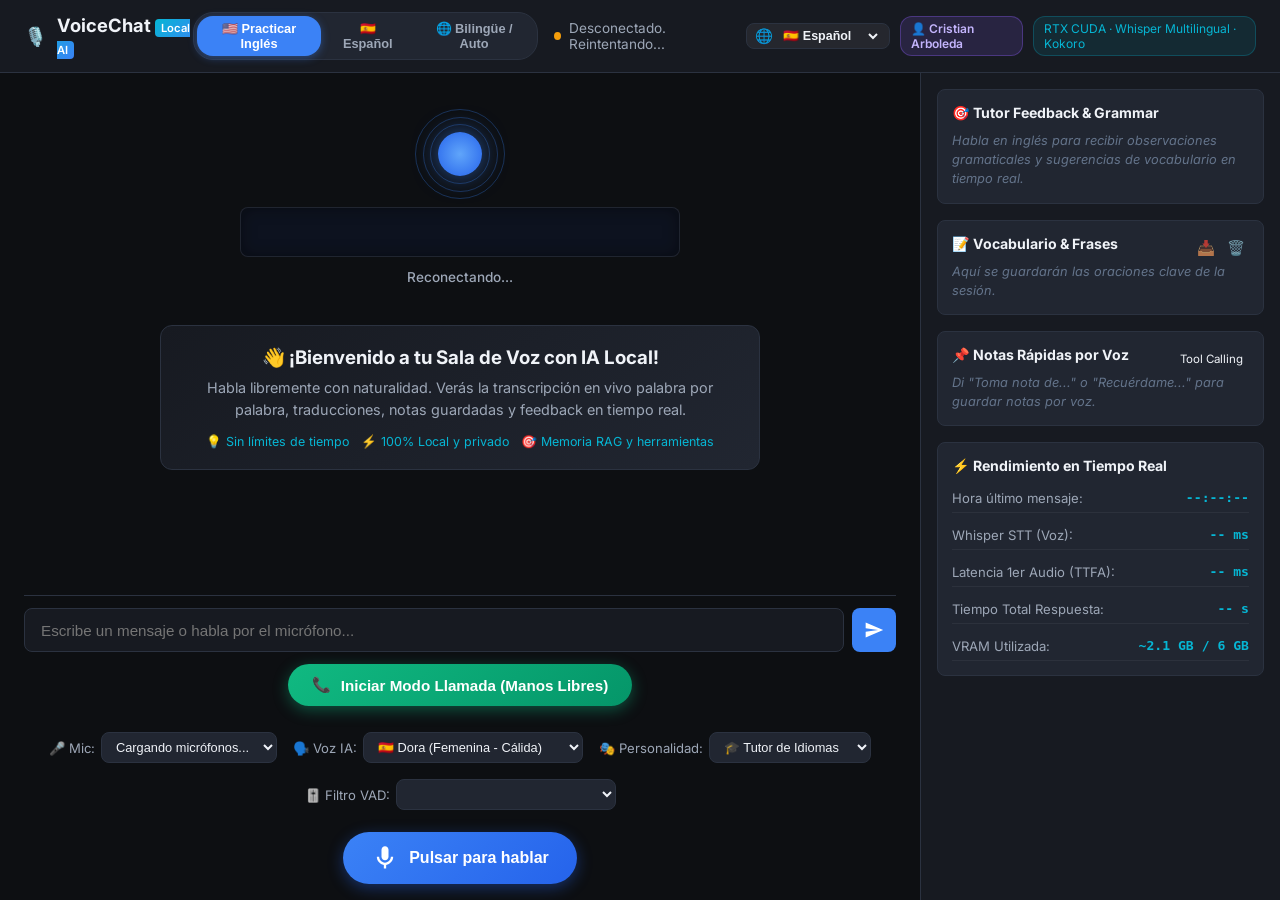
==== static/index.html @ 7debdc0d "feat(mobile): add LAN multi-device access, HTTPS mobile audio support, PWA manifest, and mobile-firs" ====
<!DOCTYPE html>
<html lang="es">
<head>
    <meta charset="UTF-8">
    <meta name="viewport" content="width=device-width, initial-scale=1.0, maximum-scale=1.0, user-scalable=no, viewport-fit=cover">
    <meta name="theme-color" content="#0f172a">
    <meta name="mobile-web-app-capable" content="yes">
    <meta name="apple-mobile-web-app-capable" content="yes">
    <meta name="apple-mobile-web-app-status-bar-style" content="black-translucent">
    <meta name="apple-mobile-web-app-title" content="VoiceChat AI">
    <link rel="manifest" href="/static/manifest.json">
    <title>VoiceChat AI | 100% Local Realtime</title>
    <link rel="stylesheet" href="/static/style.css">
    <link rel="preconnect" href="https://fonts.googleapis.com">
    <link rel="preconnect" href="https://fonts.gstatic.com" crossorigin>
    <link href="https://fonts.googleapis.com/css2?family=Inter:wght@300;400;500;600;700&display=swap" rel="stylesheet">
</head>
<body>
    <div class="app-container">
        <!-- Barra Superior -->
        <header class="app-header">
            <div class="header-left">
                <div class="app-logo">
                    <span class="logo-icon">🎙️</span>
                    <span class="logo-text">VoiceChat <span class="badge">Local AI</span></span>
                </div>
            </div>
            <div class="header-center">
                <!-- Selector de Idioma / Modo -->
                <div class="lang-selector-group">
                    <button id="btn-mode-en" class="lang-btn active" data-mode="en" title="Tutor de conversación en inglés">🇺🇸 Practicar Inglés</button>
                    <button id="btn-mode-es" class="lang-btn" data-mode="es" title="Asistente nativo en español">🇪🇸 Español</button>
                    <button id="btn-mode-auto" class="lang-btn" data-mode="auto" title="Detección automática bilingüe">🌐 Bilingüe / Auto</button>
                </div>
                <div id="connection-status" class="status-indicator">
                    <span class="dot"></span> <span id="status-text">Conectando...</span>
                </div>
            </div>
            <div class="header-right">
                <!-- Selector Global de Idioma UI (8 Idiomas Internacionales) -->
                <div class="ui-lang-switch" title="Language / Idioma de la interfaz">
                    <span class="globe-icon">🌐</span>
                    <select id="ui-lang-select" class="ui-lang-select">
                        <option value="es">🇪🇸 Español</option>
                        <option value="en">🇺🇸 English</option>
                        <option value="pt">🇧🇷 Português</option>
                        <option value="fr">🇫🇷 Français</option>
                        <option value="de">🇩🇪 Deutsch</option>
                        <option value="it">🇮🇹 Italiano</option>
                        <option value="ja">🇯🇵 日本語</option>
                        <option value="zh">🇨🇳 简体中文</option>
                    </select>
                </div>
                <span id="user-profile-badge" class="user-badge" title="Perfil activo">👤 Cristian Arboleda</span>
                <span class="hardware-badge">RTX CUDA · Whisper Multilingual · Kokoro</span>
            </div>
        </header>

        <!-- Contenido Principal: Dos Columnas -->
        <main class="main-content">
            <!-- Columna Izquierda: Orb y Feed de Conversación -->
            <section class="chat-section">
                <!-- Orb de Voz Interactivo (Estilo ChatGPT) y Visualizador 60 FPS -->
                <div class="orb-container">
                    <div id="voice-orb" class="voice-orb idle">
                        <div class="orb-core"></div>
                        <div class="orb-ring ring-1"></div>
                        <div class="orb-ring ring-2"></div>
                        <div class="orb-ring ring-3"></div>
                    </div>
                    <canvas id="audio-visualizer-canvas" class="audio-visualizer-canvas" width="480" height="64"></canvas>
                    <div id="orb-label" class="orb-label">Listo para practicar</div>
                </div>

                <!-- Historial de Conversación con Doble Transcripción -->
                <div id="chat-messages" class="chat-messages">
                    <div class="welcome-card">
                        <h3 id="welcome-title">👋 ¡Bienvenido a tu Sala de Voz con IA Local!</h3>
                        <p id="welcome-desc">Habla libremente con naturalidad. Verás la transcripción en vivo palabra por palabra, traducciones, notas guardadas y feedback en tiempo real.</p>
                        <div class="tips-row">
                            <span id="tip-1">💡 Sin límites de tiempo</span>
                            <span id="tip-2">⚡ 100% Local y privado</span>
                            <span id="tip-3">🎯 Memoria RAG y herramientas</span>
                        </div>
                    </div>
                </div>

                <!-- Barra de Entrada y Controles -->
                <div class="controls-area">
                    <div class="text-input-bar">
                        <input type="text" id="text-input" placeholder="Escribe un mensaje o habla por el micrófono..." autocomplete="off">
                        <button id="send-btn" class="icon-btn" title="Enviar texto">
                            <svg viewBox="0 0 24 24" width="20" height="20" fill="currentColor">
                                <path d="M2.01 21L23 12 2.01 3 2 10l15 2-15 2z"/>
                            </svg>
                        </button>
                    </div>

                    <!-- Modo Llamada Manos Libres y Botones -->
                    <div class="call-mode-bar">
                        <button id="call-mode-btn" class="call-mode-button" title="Activa la conversación fluida sin tocar ningún botón">
                            <span class="call-icon">📞</span>
                            <span id="call-btn-text">Iniciar Modo Llamada (Manos Libres)</span>
                        </button>
                    </div>

                    <!-- Selector de Micrófono, Voz de IA y Sensibilidad -->
                    <div class="audio-settings-bar">
                        <div class="setting-item">
                            <label id="label-mic" for="mic-select">🎤 Mic:</label>
                            <select id="mic-select" class="mic-select">
                                <option value="">Cargando micrófonos...</option>
                            </select>
                        </div>
                        <div class="setting-item">
                            <label id="label-voice" for="voice-select">🗣️ Voz IA:</label>
                            <select id="voice-select" class="voice-select">
                                <optgroup label="🇪🇸 Español Nativo">
                                    <option value="ef_dora" data-lang="es">🇪🇸 Dora (Femenina - Cálida)</option>
                                    <option value="em_alex" data-lang="es">🇪🇸 Alex (Masculino - Claro)</option>
                                </optgroup>
                                <optgroup label="🇺🇸 English">
                                    <option value="af_sarah" data-lang="en">🇺🇸 Sarah (Female - Friendly)</option>
                                    <option value="am_adam" data-lang="en">🇺🇸 Adam (Male - Deep)</option>
                                </optgroup>
                            </select>
                        </div>
                        <div class="setting-item">
                            <label id="label-personality" for="personality-select">🎭 Personalidad:</label>
                            <select id="personality-select" class="personality-select">
                                <option value="coach" selected>🎓 Tutor de Idiomas</option>
                                <option value="friendly">🤗 Amigo Casual</option>
                                <option value="tech">💻 Senior Tech Lead</option>
                                <option value="executive">👔 Mentor Ejecutivo</option>
                            </select>
                        </div>
                        <div class="setting-item">
                            <label id="label-vad" for="vad-select" title="Filtra respiraciones y ruidos de fondo">🎚️ Filtro VAD:</label>
                            <select id="vad-select" class="vad-select" title="Sensibilidad del micrófono">
                                <option id="opt-vad-low" value="0.045">Baja (Filtra respiración fuerte y ventilador)</option>
                                <option id="opt-vad-med" value="0.030" selected>Media (Recomendada)</option>
                                <option id="opt-vad-high" value="0.018">Alta (Habla muy suave)</option>
                            </select>
                        </div>
                    </div>

                    <div class="voice-buttons-bar">
                        <button id="mic-btn" class="mic-button" title="Haz clic para hablar o mantén presionado">
                            <svg class="mic-icon" viewBox="0 0 24 24" width="28" height="28" fill="currentColor">
                                <path d="M12 14c1.66 0 3-1.34 3-3V5c0-1.66-1.34-3-3-3S9 3.34 9 5v6c0 1.66 1.34 3 3 3z"/>
                                <path d="M17 11c0 2.76-2.24 5-5 5s-5-2.24-5-5H5c0 3.53 2.61 6.43 6 6.92V21h2v-3.08c3.39-.49 6-3.39 6-6.92h-2z"/>
                            </svg>
                            <span id="mic-btn-label">Pulsar para hablar</span>
                        </button>

                        <button id="interrupt-btn" class="interrupt-button hidden" title="Interrumpir a la IA">
                            ⏹ Interrumpir
                        </button>
                    </div>

                    <!-- Indicador visual de volumen de micrófono en tiempo real -->
                    <div id="mic-meter-container" class="mic-meter-container hidden">
                        <span id="meter-label-text" class="meter-label">Nivel de voz:</span>
                        <div class="meter-bar-bg" title="Tu voz debe pasar la línea roja para activarse (filtra respiraciones)">
                            <div id="meter-bar-fill" class="meter-bar-fill"></div>
                            <div id="meter-threshold-line" class="meter-threshold-line"></div>
                        </div>
                    </div>
                </div>
            </section>

            <!-- Columna Derecha: Tarjeta de Coaching y Métricas -->
            <aside class="sidebar-section">
                <!-- Panel de Tips Gramaticales -->
                <div class="panel-card coaching-card">
                    <div class="panel-header">
                        <h4 id="panel-title-coaching">🎯 Tutor Feedback & Grammar</h4>
                    </div>
                    <div id="coaching-content" class="coaching-content">
                        <div class="empty-tip" id="empty-tip-coaching">
                            Habla en inglés para recibir observaciones gramaticales y sugerencias de vocabulario en tiempo real.
                        </div>
                    </div>
                </div>

                <!-- Vocabulario Aprendido / Frases clave -->
                <div class="panel-card vocabulary-card">
                    <div class="panel-header" style="display: flex; justify-content: space-between; align-items: center;">
                        <h4 id="panel-title-vocab">📝 Vocabulario & Frases</h4>
                        <div style="display: flex; gap: 4px;">
                            <button id="export-history-btn" class="mini-icon-btn" title="Exportar notas y práctica a Markdown">📥</button>
                            <button id="clear-history-btn" class="mini-icon-btn" title="Limpiar historial y vocabulario local">🗑️</button>
                        </div>
                    </div>
                    <div id="vocabulary-list" class="vocabulary-list">
                        <div class="empty-tip" id="empty-tip-vocab">Aquí se guardarán las oraciones clave de la sesión.</div>
                    </div>
                </div>

                <!-- Notas y Recordatorios de Voz (Tool Calling) -->
                <div class="panel-card notes-card">
                    <div class="panel-header" style="display: flex; justify-content: space-between; align-items: center;">
                        <h4 id="panel-title-notes">📌 Notas Rápidas por Voz</h4>
                        <span class="badge" style="font-size: 0.72rem; padding: 2px 6px;">Tool Calling</span>
                    </div>
                    <div id="notes-list" class="notes-list">
                        <div class="empty-tip" id="empty-tip-notes">Di "Toma nota de..." o "Recuérdame..." para guardar notas por voz.</div>
                    </div>
                </div>

                <!-- Métricas de Latencia en Vivo -->
                <div class="panel-card metrics-card">
                    <div class="panel-header">
                        <h4 id="panel-title-metrics">⚡ Rendimiento en Tiempo Real</h4>
                    </div>
                    <div class="metrics-grid">
                        <div class="metric-item">
                            <span id="metric-label-time" class="metric-label">Hora último mensaje:</span>
                            <span id="metric-time" class="metric-value">--:--:--</span>
                        </div>
                        <div class="metric-item">
                            <span id="metric-label-stt" class="metric-label">Whisper STT (Voz):</span>
                            <span id="metric-stt" class="metric-value">-- ms</span>
                        </div>
                        <div class="metric-item">
                            <span id="metric-label-tts" class="metric-label">Latencia 1er Audio (TTFA):</span>
                            <span id="metric-tts" class="metric-value">-- ms</span>
                        </div>
                        <div class="metric-item">
                            <span id="metric-label-total" class="metric-label">Tiempo Total Respuesta:</span>
                            <span id="metric-total" class="metric-value">-- s</span>
                        </div>
                        <div class="metric-item">
                            <span id="metric-label-vram" class="metric-label">VRAM Utilizada:</span>
                            <span class="metric-value">~2.1 GB / 6 GB</span>
                        </div>
                    </div>
                </div>
            </aside>
        </main>
    </div>

    <script src="/static/js/i18n.js"></script>
    <script src="/static/js/wav-encoder.js"></script>
    <script src="/static/js/visualizer.js"></script>
    <script src="/static/app.js"></script>
</body>
</html>
---- static/style.css ----
:root {
    --bg-dark: #0d0f12;
    --bg-surface: #171a21;
    --bg-surface-elevated: #212631;
    --border-color: #2b3240;
    --text-primary: #f0f3f8;
    --text-secondary: #9da7b7;
    --accent-blue: #3b82f6;
    --accent-cyan: #06b6d4;
    --accent-green: #10b981;
    --accent-amber: #f59e0b;
    --accent-red: #ef4444;
    --radius-sm: 8px;
    --radius-md: 12px;
    --radius-lg: 20px;
    --font-sans: 'Inter', -apple-system, BlinkMacSystemFont, sans-serif;
}

* {
    margin: 0;
    padding: 0;
    box-sizing: border-box;
}

body {
    background-color: var(--bg-dark);
    color: var(--text-primary);
    font-family: var(--font-sans);
    height: 100vh;
    overflow: hidden;
}

.app-container {
    display: flex;
    flex-direction: column;
    height: 100vh;
}

/* Header */
.app-header {
    display: flex;
    justify-content: space-between;
    align-items: center;
    padding: 12px 24px;
    background-color: var(--bg-surface);
    border-bottom: 1px solid var(--border-color);
}

.app-logo {
    display: flex;
    align-items: center;
    gap: 10px;
    font-weight: 700;
    font-size: 1.15rem;
}

.app-logo .badge {
    font-size: 0.7rem;
    padding: 2px 6px;
    background: linear-gradient(135deg, var(--accent-cyan), var(--accent-blue));
    color: white;
    border-radius: 4px;
    font-weight: 600;
}

.header-center {
    display: flex;
    align-items: center;
    gap: 16px;
}

.lang-selector-group {
    display: flex;
    background-color: var(--bg-surface-elevated);
    border: 1px solid var(--border-color);
    border-radius: 20px;
    padding: 3px;
    gap: 4px;
}

.lang-btn {
    background: transparent;
    border: none;
    color: var(--text-secondary);
    font-size: 0.8rem;
    font-weight: 600;
    padding: 5px 12px;
    border-radius: 16px;
    cursor: pointer;
    transition: all 0.2s ease;
    display: flex;
    align-items: center;
    gap: 4px;
}

.lang-btn:hover {
    color: var(--text-primary);
}

.lang-btn.active {
    background-color: var(--accent-blue);
    color: white;
    box-shadow: 0 2px 8px rgba(59, 130, 246, 0.4);
}

.status-indicator {
    display: flex;
    align-items: center;
    gap: 8px;
    font-size: 0.85rem;
    color: var(--text-secondary);
}

.status-indicator .dot {
    width: 8px;
    height: 8px;
    border-radius: 50%;
    background-color: var(--accent-amber);
    transition: background-color 0.3s;
}

.status-indicator.connected .dot {
    background-color: var(--accent-green);
    box-shadow: 0 0 8px var(--accent-green);
}

.status-indicator.recording .dot {
    background-color: var(--accent-red);
    box-shadow: 0 0 10px var(--accent-red);
}

.header-right {
    display: flex;
    align-items: center;
    gap: 10px;
}

.hardware-badge {
    font-size: 0.75rem;
    color: var(--accent-cyan);
    background-color: rgba(6, 182, 212, 0.1);
    border: 1px solid rgba(6, 182, 212, 0.25);
    padding: 4px 10px;
    border-radius: 12px;
}

/* Selector de Idioma de la Interfaz (UI i18n Global) */
.ui-lang-switch {
    display: flex;
    align-items: center;
    gap: 6px;
    background: rgba(255, 255, 255, 0.06);
    border: 1px solid var(--border-color);
    border-radius: var(--radius-sm);
    padding: 3px 8px;
}

.globe-icon {
    font-size: 0.9rem;
    opacity: 0.8;
}

.ui-lang-select {
    background: transparent;
    border: none;
    color: var(--text-primary);
    font-size: 0.78rem;
    font-weight: 600;
    cursor: pointer;
    outline: none;
}

.ui-lang-select option {
    background-color: #1e293b;
    color: #ffffff;
}

/* Badge de Perfil de Usuario */
.user-badge {
    background: rgba(139, 92, 246, 0.15);
    border: 1px solid rgba(139, 92, 246, 0.35);
    color: #c4b5fd;
    padding: 4px 10px;
    border-radius: 12px;
    font-size: 0.75rem;
    font-weight: 600;
    display: inline-flex;
    align-items: center;
    gap: 4px;
}

/* Main Layout */
.main-content {
    display: grid;
    grid-template-columns: 1fr 360px;
    flex: 1;
    overflow: hidden;
}

/* Left Section: Chat & Voice */
.chat-section {
    display: flex;
    flex-direction: column;
    height: 100%;
    padding: 16px 24px;
    background-color: var(--bg-dark);
    position: relative;
    overflow: hidden;
}

/* Orb */
.orb-container {
    display: flex;
    flex-direction: column;
    align-items: center;
    justify-content: center;
    padding: 20px 0;
}

.voice-orb {
    width: 90px;
    height: 90px;
    position: relative;
    display: flex;
    align-items: center;
    justify-content: center;
    cursor: pointer;
}

.orb-core {
    width: 44px;
    height: 44px;
    border-radius: 50%;
    background: radial-gradient(circle, #60a5fa 0%, #2563eb 100%);
    box-shadow: 0 0 25px rgba(59, 130, 246, 0.6);
    transition: all 0.3s ease;
    z-index: 2;
}

.orb-ring {
    position: absolute;
    border-radius: 50%;
    border: 1px solid rgba(59, 130, 246, 0.3);
    transition: all 0.3s ease;
}

.ring-1 { width: 60px; height: 60px; }
.ring-2 { width: 75px; height: 75px; }
.ring-3 { width: 90px; height: 90px; }

/* Orb States */
.voice-orb.idle .orb-core {
    animation: breathing 4s ease-in-out infinite;
}

.voice-orb.listening .orb-core {
    background: radial-gradient(circle, #f87171 0%, #dc2626 100%);
    box-shadow: 0 0 30px rgba(239, 68, 68, 0.8);
    transform: scale(1.15);
}

.voice-orb.listening .orb-ring {
    border-color: rgba(239, 68, 68, 0.5);
    animation: pulseRing 1.5s ease-out infinite;
}

.voice-orb.thinking .orb-core {
    background: radial-gradient(circle, #c084fc 0%, #9333ea 100%);
    box-shadow: 0 0 30px rgba(147, 51, 234, 0.8);
    animation: spinRotate 2s linear infinite;
}

.voice-orb.speaking .orb-core {
    background: radial-gradient(circle, #34d399 0%, #059669 100%);
    box-shadow: 0 0 35px rgba(16, 185, 129, 0.9);
    animation: talkingWave 0.8s ease-in-out infinite alternate;
}

.voice-orb.speaking .orb-ring {
    border-color: rgba(16, 185, 129, 0.6);
    animation: pulseRing 1s ease-out infinite;
}

.orb-label {
    margin-top: 10px;
    font-size: 0.85rem;
    font-weight: 500;
    color: var(--text-secondary);
}

.audio-visualizer-canvas {
    width: 100%;
    max-width: 440px;
    height: 50px;
    margin: 8px auto 2px auto;
    border-radius: var(--radius-sm);
    background: rgba(15, 23, 42, 0.55);
    border: 1px solid rgba(255, 255, 255, 0.08);
    box-shadow: inset 0 0 15px rgba(0, 0, 0, 0.4);
    display: block;
}

@keyframes breathing {
    0%, 100% { transform: scale(0.95); opacity: 0.85; }
    50% { transform: scale(1.05); opacity: 1; }
}

@keyframes pulseRing {
    0% { transform: scale(0.8); opacity: 1; }
    100% { transform: scale(1.4); opacity: 0; }
}

@keyframes spinRotate {
    0% { transform: rotate(0deg) scale(1); }
    50% { transform: rotate(180deg) scale(1.1); }
    100% { transform: rotate(360deg) scale(1); }
}

@keyframes talkingWave {
    0% { transform: scale(0.95); }
    100% { transform: scale(1.2); }
}

/* Chat Messages */
.chat-messages {
    flex: 1;
    overflow-y: auto;
    padding: 10px;
    display: flex;
    flex-direction: column;
    gap: 16px;
    scroll-behavior: smooth;
}

.welcome-card {
    background: linear-gradient(145deg, var(--bg-surface), var(--bg-surface-elevated));
    border: 1px solid var(--border-color);
    padding: 20px;
    border-radius: var(--radius-md);
    text-align: center;
    max-width: 600px;
    margin: 10px auto;
}

.welcome-card h3 {
    margin-bottom: 8px;
    color: var(--text-primary);
}

.welcome-card p {
    font-size: 0.9rem;
    color: var(--text-secondary);
    line-height: 1.5;
    margin-bottom: 14px;
}

.tips-row {
    display: flex;
    justify-content: center;
    gap: 12px;
    flex-wrap: wrap;
    font-size: 0.78rem;
    color: var(--accent-cyan);
}

/* Bubbles */
.message-bubble {
    display: flex;
    flex-direction: column;
    max-width: 82%;
    padding: 14px 18px;
    border-radius: var(--radius-md);
    line-height: 1.5;
    position: relative;
    animation: fadeIn 0.25s ease-out;
}

@keyframes fadeIn {
    from { opacity: 0; transform: translateY(6px); }
    to { opacity: 1; transform: translateY(0); }
}

.message-bubble.user {
    align-self: flex-end;
    background: linear-gradient(135deg, #1e3a8a 0%, #1e40af 100%);
    border: 1px solid #3b82f6;
    border-bottom-right-radius: 4px;
}

.message-bubble.assistant {
    align-self: flex-start;
    background-color: var(--bg-surface);
    border: 1px solid var(--border-color);
    border-bottom-left-radius: 4px;
}

.bubble-header {
    display: flex;
    justify-content: space-between;
    align-items: center;
    gap: 12px;
    margin-bottom: 6px;
}

.bubble-role {
    font-size: 0.72rem;
    font-weight: 700;
    text-transform: uppercase;
    letter-spacing: 0.5px;
}

.message-bubble.user .bubble-role {
    color: #93c5fd;
}

.message-bubble.assistant .bubble-role {
    color: var(--accent-green);
}

.bubble-time {
    font-size: 0.72rem;
    color: rgba(255, 255, 255, 0.5);
    font-family: monospace;
}

.live-dot {
    color: #f87171;
    font-weight: 700;
    margin-left: 6px;
    font-size: 0.7rem;
    animation: blinkLive 0.8s infinite alternate;
}

@keyframes blinkLive {
    from { opacity: 0.3; }
    to { opacity: 1; }
}

.message-bubble.user.partial {
    border-style: dashed;
    border-color: rgba(96, 165, 250, 0.6);
    background: linear-gradient(135deg, rgba(30, 58, 138, 0.7) 0%, rgba(30, 64, 175, 0.7) 100%);
}

.bubble-meta-header {
    display: flex;
    align-items: center;
    gap: 8px;
}

.latency-pill {
    display: inline-flex;
    align-items: center;
    gap: 4px;
    padding: 2px 7px;
    background-color: rgba(16, 185, 129, 0.15);
    border: 1px solid rgba(16, 185, 129, 0.35);
    border-radius: 10px;
    font-size: 0.68rem;
    color: #6ee7b7;
    font-weight: 600;
    font-family: monospace;
}

.bubble-text-en {
    font-size: 1.02rem;
    color: var(--text-primary);
    font-weight: 400;
}

.bubble-text-es {
    margin-top: 8px;
    padding-top: 8px;
    border-top: 1px solid rgba(255, 255, 255, 0.1);
    font-size: 0.88rem;
    color: #fbbf24;
    display: flex;
    align-items: flex-start;
    gap: 6px;
}

.bubble-meta {
    margin-top: 6px;
    font-size: 0.7rem;
    color: var(--text-secondary);
    display: flex;
    gap: 10px;
}

/* Controls Area */
.controls-area {
    margin-top: 10px;
    padding-top: 12px;
    border-top: 1px solid var(--border-color);
    display: flex;
    flex-direction: column;
    gap: 12px;
}

.text-input-bar {
    display: flex;
    gap: 8px;
}

.text-input-bar input {
    flex: 1;
    background-color: var(--bg-surface);
    border: 1px solid var(--border-color);
    color: var(--text-primary);
    padding: 10px 16px;
    border-radius: var(--radius-sm);
    font-size: 0.95rem;
    outline: none;
    transition: border-color 0.2s;
}

.text-input-bar input:focus {
    border-color: var(--accent-blue);
}

.icon-btn {
    background-color: var(--accent-blue);
    border: none;
    color: white;
    width: 44px;
    height: 44px;
    border-radius: var(--radius-sm);
    cursor: pointer;
    display: flex;
    align-items: center;
    justify-content: center;
    transition: background 0.2s;
}

.icon-btn:hover {
    background-color: #2563eb;
}

.call-mode-bar {
    display: flex;
    justify-content: center;
    margin-bottom: 8px;
}

.call-mode-button {
    background: linear-gradient(135deg, #10b981 0%, #059669 100%);
    border: none;
    color: white;
    padding: 12px 24px;
    border-radius: 30px;
    font-size: 0.95rem;
    font-weight: 700;
    cursor: pointer;
    display: flex;
    align-items: center;
    gap: 10px;
    box-shadow: 0 4px 15px rgba(16, 185, 129, 0.4);
    transition: all 0.25s ease;
}

.call-mode-button:hover {
    transform: translateY(-2px);
    box-shadow: 0 6px 20px rgba(16, 185, 129, 0.6);
}

.call-mode-button.active {
    background: linear-gradient(135deg, #ef4444 0%, #b91c1c 100%);
    box-shadow: 0 0 20px rgba(239, 68, 68, 0.7);
    animation: pulseMic 1.5s infinite alternate;
}

.audio-settings-bar {
    display: flex;
    align-items: center;
    justify-content: center;
    gap: 16px;
    flex-wrap: wrap;
    margin: 6px 0 10px 0;
}

.setting-item {
    display: flex;
    align-items: center;
    gap: 6px;
    font-size: 0.82rem;
    color: var(--text-secondary);
}

.mic-select, .voice-select, .vad-select, .personality-select {
    background-color: var(--bg-surface-elevated);
    border: 1px solid var(--border-color);
    color: var(--text-primary);
    padding: 6px 10px;
    border-radius: var(--radius-sm);
    font-size: 0.80rem;
    outline: none;
    max-width: 220px;
    cursor: pointer;
    transition: border-color 0.2s, box-shadow 0.2s;
}

.mic-select:focus, .voice-select:focus, .vad-select:focus, .personality-select:focus {
    border-color: var(--accent-blue);
    box-shadow: 0 0 6px rgba(59, 130, 246, 0.3);
}

.voice-select optgroup, .vad-select optgroup {
    background-color: var(--bg-surface);
    color: var(--text-secondary);
    font-weight: 600;
}

.voice-select option, .vad-select option {
    background-color: var(--bg-surface-elevated);
    color: var(--text-primary);
    font-weight: 400;
}

.mini-icon-btn {
    background: none;
    border: none;
    cursor: pointer;
    font-size: 0.9rem;
    opacity: 0.6;
    transition: opacity 0.2s, transform 0.2s;
    padding: 2px 6px;
    border-radius: 4px;
}

.mini-icon-btn:hover {
    opacity: 1;
    transform: scale(1.1);
    background-color: rgba(239, 68, 68, 0.2);
}

.voice-buttons-bar {
    display: flex;
    align-items: center;
    justify-content: center;
    gap: 16px;
}

.mic-meter-container {
    display: flex;
    align-items: center;
    justify-content: center;
    gap: 10px;
    margin-top: 4px;
}

.meter-label {
    font-size: 0.75rem;
    color: var(--text-secondary);
}

.meter-bar-bg {
    position: relative;
    width: 220px;
    height: 10px;
    background-color: var(--bg-surface-elevated);
    border-radius: 5px;
    overflow: hidden;
    border: 1px solid var(--border-color);
}

.meter-threshold-line {
    position: absolute;
    top: 0;
    bottom: 0;
    width: 2px;
    background-color: #ef4444;
    z-index: 2;
    transition: left 0.15s ease;
    box-shadow: 0 0 4px #ef4444;
}

.meter-bar-fill {
    height: 100%;
    width: 0%;
    background: linear-gradient(90deg, #10b981, #f59e0b, #ef4444);
    border-radius: 4px;
    transition: width 0.05s ease;
}

.mic-button {
    background: linear-gradient(135deg, var(--accent-blue), #2563eb);
    border: none;
    color: white;
    padding: 12px 28px;
    border-radius: 30px;
    font-size: 1rem;
    font-weight: 600;
    cursor: pointer;
    display: flex;
    align-items: center;
    gap: 10px;
    box-shadow: 0 4px 15px rgba(37, 99, 235, 0.4);
    transition: all 0.2s ease;
}

.mic-button:hover {
    transform: translateY(-2px);
    box-shadow: 0 6px 20px rgba(37, 99, 235, 0.6);
}

.mic-button.recording {
    background: linear-gradient(135deg, var(--accent-red), #b91c1c);
    box-shadow: 0 0 20px rgba(239, 68, 68, 0.7);
    animation: pulseMic 1s infinite alternate;
}

@keyframes pulseMic {
    from { transform: scale(1); }
    to { transform: scale(1.05); }
}

.interrupt-button {
    background-color: rgba(239, 68, 68, 0.15);
    border: 1px solid var(--accent-red);
    color: var(--accent-red);
    padding: 10px 20px;
    border-radius: 20px;
    font-weight: 600;
    cursor: pointer;
    transition: all 0.2s;
}

.interrupt-button:hover {
    background-color: var(--accent-red);
    color: white;
}

.hidden {
    display: none !important;
}

/* Right Section: Sidebar */
.sidebar-section {
    background-color: var(--bg-surface);
    border-left: 1px solid var(--border-color);
    padding: 16px;
    display: flex;
    flex-direction: column;
    gap: 16px;
    overflow-y: auto;
}

.panel-card {
    background-color: var(--bg-surface-elevated);
    border: 1px solid var(--border-color);
    border-radius: var(--radius-sm);
    padding: 14px;
}

.panel-header h4 {
    font-size: 0.88rem;
    color: var(--text-primary);
    margin-bottom: 10px;
    display: flex;
    align-items: center;
    gap: 6px;
}

.coaching-content, .vocabulary-list, .notes-list {
    font-size: 0.85rem;
    color: var(--text-secondary);
    line-height: 1.5;
    max-height: 170px;
    overflow-y: auto;
}

.note-item {
    background: rgba(16, 185, 129, 0.08);
    border-left: 3px solid #10b981;
    padding: 8px 10px;
    border-radius: 4px;
    color: #e2e8f0;
    margin-bottom: 6px;
    font-size: 0.82rem;
    animation: fadeIn 0.3s;
}

.note-item strong {
    color: #6ee7b7;
    display: block;
    margin-bottom: 2px;
}

.tool-badge {
    display: inline-flex;
    align-items: center;
    gap: 4px;
    background: rgba(16, 185, 129, 0.2);
    color: #6ee7b7;
    padding: 2px 8px;
    border-radius: 9999px;
    font-size: 0.72rem;
    font-weight: 600;
    margin-bottom: 6px;
}

.mini-icon-btn {
    background: transparent;
    border: none;
    cursor: pointer;
    font-size: 0.9rem;
    opacity: 0.7;
    transition: opacity 0.2s, transform 0.2s;
    padding: 2px 4px;
}

.mini-icon-btn:hover {
    opacity: 1;
    transform: scale(1.1);
}

.empty-tip {
    font-style: italic;
    color: #64748b;
    font-size: 0.8rem;
}

.tip-box {
    background: rgba(245, 158, 11, 0.1);
    border-left: 3px solid var(--accent-amber);
    padding: 10px;
    border-radius: 4px;
    color: #fde68a;
    margin-bottom: 8px;
    animation: fadeIn 0.3s;
}

.metrics-grid {
    display: flex;
    flex-direction: column;
    gap: 8px;
    font-size: 0.82rem;
}

.metric-item {
    display: flex;
    justify-content: space-between;
    padding: 6px 0;
    border-bottom: 1px solid rgba(255, 255, 255, 0.05);
}

.metric-label {
    color: var(--text-secondary);
}

.metric-value {
    color: var(--accent-cyan);
    font-weight: 600;
    font-family: monospace;
}

/* ==========================================
   DISEÑO RESPONSIVO (MOBILE FIRST & TABLET)
   ========================================== */

@media (max-width: 960px) {
    .app-header {
        flex-direction: column;
        padding: 10px 14px;
        gap: 10px;
    }

    .header-left, .header-center, .header-right {
        width: 100%;
        justify-content: space-between;
    }

    .header-center {
        order: 2;
        overflow-x: auto;
        padding-bottom: 4px;
        justify-content: flex-start;
    }

    .header-right {
        order: 3;
        flex-wrap: wrap;
        gap: 8px;
    }

    .hardware-badge {
        display: none; /* Ahorra espacio vertical valioso en smartphones */
    }

    .lang-selector-group {
        width: 100%;
        display: flex;
        justify-content: stretch;
    }

    .lang-btn {
        flex: 1;
        text-align: center;
        padding: 6px 8px;
        font-size: 0.78rem;
    }

    .main-content {
        display: flex;
        flex-direction: column;
        overflow-y: auto;
        height: auto;
    }

    .chat-section {
        height: auto;
        min-height: calc(100vh - 180px);
        padding: 12px 14px;
    }

    .sidebar-section {
        border-left: none;
        border-top: 1px solid var(--border-color);
        padding: 14px;
    }

    .orb-container {
        padding: 12px 0 8px 0;
    }

    .voice-orb {
        width: 78px;
        height: 78px;
    }

    .orb-core {
        width: 38px;
        height: 38px;
    }

    .audio-visualizer-canvas {
        max-width: 100%;
        height: 44px;
    }

    .chat-messages {
        max-height: 48vh;
    }

    .controls-area {
        position: sticky;
        bottom: 0;
        background: var(--bg-dark);
        padding-top: 8px;
        z-index: 10;
    }

    .audio-settings-bar {
        gap: 8px;
    }

    .setting-item {
        flex: 1 1 45%;
        min-width: 130px;
    }

    .mic-select, .voice-select, .vad-select, .personality-select {
        width: 100%;
        max-width: 100%;
    }

    .call-mode-button {
        width: 100%;
        justify-content: center;
        padding: 14px 20px;
        font-size: 0.95rem;
    }
}

@media (max-width: 480px) {
    .app-header .app-logo .logo-text {
        font-size: 1.05rem;
    }

    .user-badge {
        font-size: 0.72rem;
        padding: 3px 8px;
    }

    .ui-lang-switch {
        padding: 2px 6px;
    }

    .chat-messages {
        max-height: 40vh;
    }

    .message-bubble {
        max-width: 92%;
        font-size: 0.88rem;
    }

    .text-input-bar input {
        font-size: 0.88rem;
    }
}
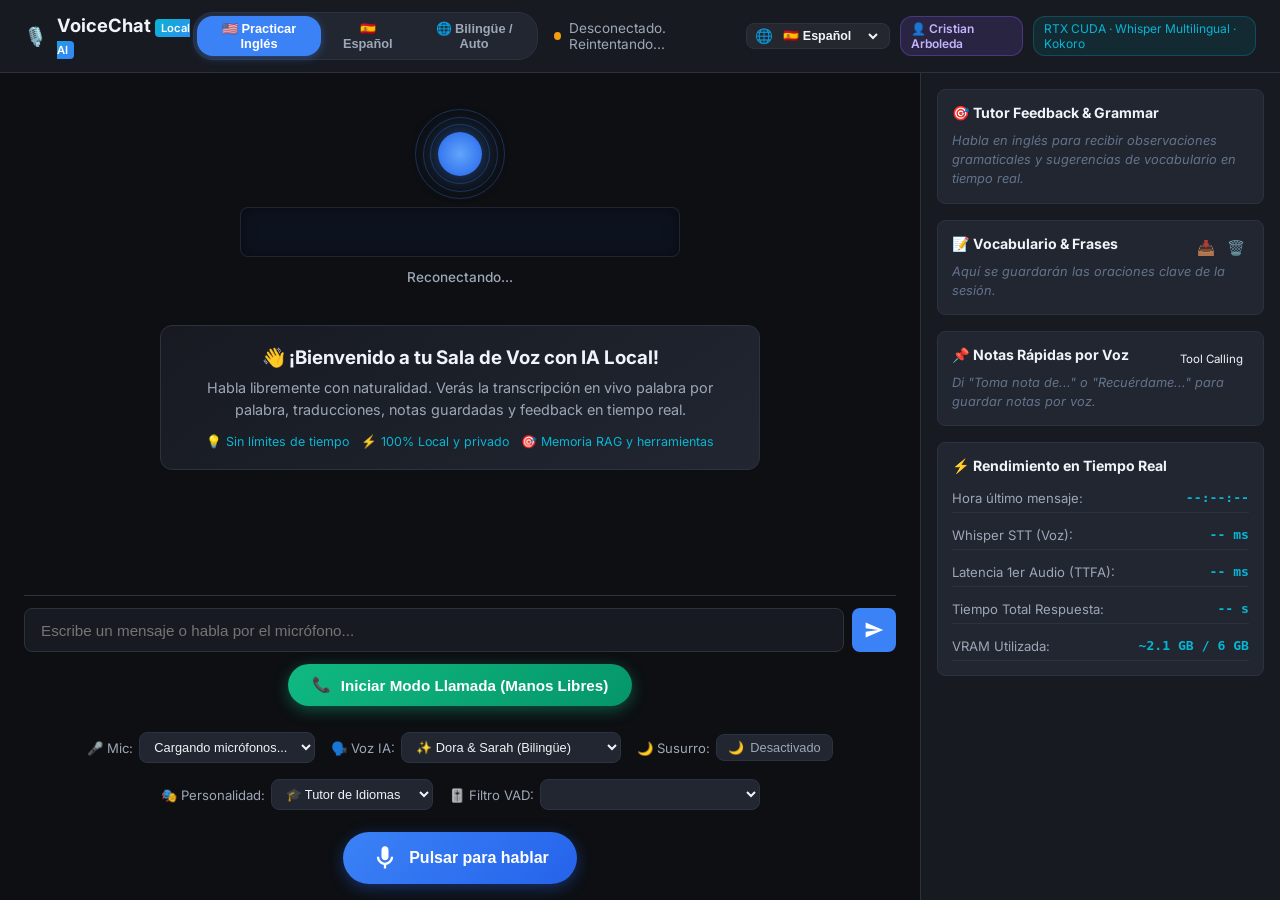
==== commit 214e81c1: "feat: implement Voice Blending, Whisper Mode, and Dense Semantic RAG memory" ====
--- a/static/index.html
+++ b/static/index.html
@@ -115,6 +115,10 @@
                         <div class="setting-item">
                             <label id="label-voice" for="voice-select">🗣️ Voz IA:</label>
                             <select id="voice-select" class="voice-select">
+                                <optgroup label="✨ Voces Híbridas (Voice Blending)">
+                                    <option value="blend_dora_sarah" data-lang="auto">✨ Dora & Sarah (Bilingüe)</option>
+                                    <option value="blend_alex_adam" data-lang="auto">✨ Alex & Adam (Bilingüe)</option>
+                                </optgroup>
                                 <optgroup label="🇪🇸 Español Nativo">
                                     <option value="ef_dora" data-lang="es">🇪🇸 Dora (Femenina - Cálida)</option>
                                     <option value="em_alex" data-lang="es">🇪🇸 Alex (Masculino - Claro)</option>
@@ -126,6 +130,13 @@
                             </select>
                         </div>
                         <div class="setting-item">
+                            <label id="label-whisper" for="whisper-btn" title="Modula la voz con tono suave, menor volumen y cadencia relajante">🌙 Susurro:</label>
+                            <button id="whisper-btn" class="whisper-btn" type="button" aria-pressed="false" title="Alternar Modo Susurro">
+                                <span id="whisper-btn-icon">🌙</span>
+                                <span id="whisper-btn-label">Desactivado</span>
+                            </button>
+                        </div>
+                        <div class="setting-item">
                             <label id="label-personality" for="personality-select">🎭 Personalidad:</label>
                             <select id="personality-select" class="personality-select">
                                 <option value="coach" selected>🎓 Tutor de Idiomas</option>
--- a/static/style.css
+++ b/static/style.css
@@ -616,6 +616,33 @@
     font-weight: 400;
 }
 
+.whisper-btn {
+    background-color: var(--bg-surface-elevated);
+    border: 1px solid var(--border-color);
+    color: var(--text-secondary);
+    padding: 5px 11px;
+    border-radius: var(--radius-sm);
+    font-size: 0.80rem;
+    cursor: pointer;
+    display: inline-flex;
+    align-items: center;
+    gap: 6px;
+    transition: all 0.25s ease;
+}
+
+.whisper-btn:hover {
+    border-color: rgba(168, 85, 247, 0.5);
+    color: var(--text-primary);
+}
+
+.whisper-btn.active {
+    background: linear-gradient(135deg, rgba(88, 28, 135, 0.35), rgba(126, 34, 206, 0.25));
+    border-color: #a855f7;
+    color: #e9d5ff;
+    box-shadow: 0 0 10px rgba(168, 85, 247, 0.35);
+    font-weight: 600;
+}
+
 .mini-icon-btn {
     background: none;
     border: none;
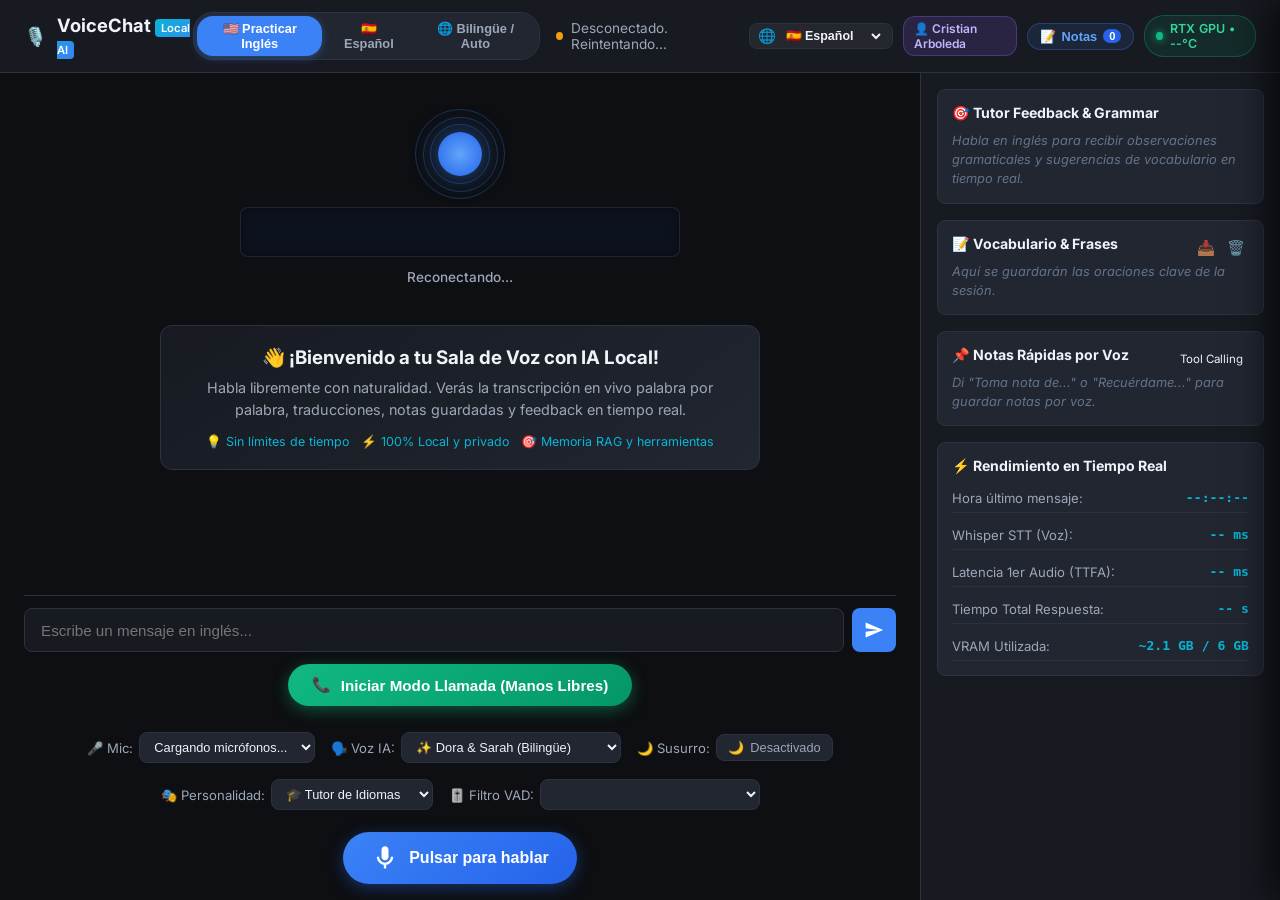
==== commit 7e9beb86: "feat: sub-sentence streaming TTS, smart web search (weather+wiki+duckduckgo), live GPU telemetry bad" ====
--- a/static/index.html
+++ b/static/index.html
@@ -52,7 +52,15 @@
                     </select>
                 </div>
                 <span id="user-profile-badge" class="user-badge" title="Perfil activo">👤 Cristian Arboleda</span>
-                <span class="hardware-badge">RTX CUDA · Whisper Multilingual · Kokoro</span>
+                <button id="btn-open-notes-drawer" class="notes-header-btn" title="Ver y gestionar mis notas de voz">
+                    <span class="notes-btn-icon">📝</span>
+                    <span class="notes-btn-text">Notas</span>
+                    <span id="header-notes-counter" class="notes-btn-badge">0</span>
+                </button>
+                <div id="gpu-telemetry-pill" class="gpu-telemetry-pill" title="Telemetría NVIDIA RTX en tiempo real">
+                    <span class="gpu-telemetry-dot"></span>
+                    <span id="gpu-telemetry-label">RTX GPU • --°C</span>
+                </div>
             </div>
         </header>
 
@@ -251,6 +259,44 @@
         </main>
     </div>
 
+    <!-- Slide-over Drawer de Gestión de Notas de Voz -->
+    <div id="notes-drawer-overlay" class="drawer-overlay"></div>
+    <aside id="notes-drawer" class="notes-drawer">
+        <div class="drawer-header">
+            <div class="drawer-title-group">
+                <span class="drawer-icon">📝</span>
+                <h3 class="drawer-title">Mis Notas de Voz</h3>
+            </div>
+            <button id="btn-close-notes-drawer" class="drawer-close-btn" title="Cerrar">&times;</button>
+        </div>
+
+        <div class="drawer-toolbar">
+            <input type="text" id="notes-search-input" class="notes-search-box" placeholder="🔍 Buscar en mis notas...">
+            <div class="drawer-actions">
+                <button id="btn-synthesize-notes" class="drawer-action-btn primary" title="Sintetizar notas con LLaMA 3.2">
+                    <span>✨ Sintetizar con IA</span>
+                </button>
+                <button id="btn-export-notes-md" class="drawer-action-btn secondary" title="Exportar notas a Markdown">
+                    <span>📥 Exportar</span>
+                </button>
+            </div>
+        </div>
+
+        <!-- Caja de Resumen Ejecutivo con IA -->
+        <div id="notes-ai-summary-card" class="ai-summary-card" style="display: none;">
+            <div class="summary-header">
+                <span>🤖 Síntesis Ejecutiva (LLaMA 3.2)</span>
+                <button id="btn-close-summary" class="summary-close-btn">&times;</button>
+            </div>
+            <div id="notes-ai-summary-content" class="summary-body"></div>
+        </div>
+
+        <!-- Lista de Tarjetas de Notas -->
+        <div id="notes-cards-container" class="notes-cards-container">
+            <div class="notes-loading">Cargando notas...</div>
+        </div>
+    </aside>
+
     <script src="/static/js/i18n.js"></script>
     <script src="/static/js/wav-encoder.js"></script>
     <script src="/static/js/visualizer.js"></script>
--- a/static/style.css
+++ b/static/style.css
@@ -643,6 +643,80 @@
     font-weight: 600;
 }
 
+/* Tarjeta informativa de Secure Context para Móviles */
+.secure-context-card {
+    background: linear-gradient(145deg, #1e293b, #0f172a);
+    border: 2px solid #3b82f6;
+    border-radius: var(--radius-md);
+    padding: 16px;
+    margin: 14px auto;
+    max-width: 95%;
+    box-shadow: 0 10px 25px rgba(0, 0, 0, 0.4);
+    animation: fadeIn 0.3s ease-out;
+}
+
+.secure-context-header {
+    display: flex;
+    align-items: center;
+    gap: 8px;
+    color: #60a5fa;
+    font-size: 1.02rem;
+    margin-bottom: 8px;
+}
+
+.secure-context-desc {
+    font-size: 0.88rem;
+    color: #cbd5e1;
+    line-height: 1.45;
+    margin-bottom: 12px;
+}
+
+.secure-context-actions {
+    margin-bottom: 12px;
+}
+
+.secure-btn-primary {
+    display: block;
+    text-align: center;
+    background: linear-gradient(135deg, #2563eb, #1d4ed8);
+    color: #ffffff;
+    font-weight: 700;
+    font-size: 0.95rem;
+    padding: 12px 16px;
+    border-radius: var(--radius-sm);
+    text-decoration: none;
+    box-shadow: 0 4px 12px rgba(37, 99, 235, 0.35);
+    transition: transform 0.15s ease, background 0.2s ease;
+}
+
+.secure-btn-primary:active {
+    transform: scale(0.98);
+}
+
+.secure-context-help {
+    background: rgba(15, 23, 42, 0.6);
+    border: 1px solid rgba(148, 163, 184, 0.2);
+    border-radius: var(--radius-sm);
+    padding: 10px 12px;
+    font-size: 0.80rem;
+    color: #94a3b8;
+    line-height: 1.5;
+    margin-bottom: 8px;
+}
+
+.secure-context-alt {
+    font-size: 0.78rem;
+    color: #64748b;
+    line-height: 1.4;
+}
+
+.secure-context-alt code {
+    background: rgba(0, 0, 0, 0.3);
+    padding: 2px 5px;
+    border-radius: 4px;
+    color: #93c5fd;
+}
+
 .mini-icon-btn {
     background: none;
     border: none;
@@ -1027,3 +1101,332 @@
     }
 }
 
+/* ==========================================================================
+   TELEMETRÍA GPU EN VIVO Y GESTIÓN DE NOTAS (DRAWER SLIDE-OVER)
+   ========================================================================== */
+
+/* Pastilla de Telemetría GPU en Header */
+.gpu-telemetry-pill {
+    display: inline-flex;
+    align-items: center;
+    gap: 7px;
+    background: rgba(16, 185, 129, 0.1);
+    border: 1px solid rgba(16, 185, 129, 0.3);
+    padding: 5px 11px;
+    border-radius: 20px;
+    font-size: 0.78rem;
+    font-weight: 600;
+    color: #34d399;
+    letter-spacing: 0.3px;
+    transition: all 0.3s ease;
+    cursor: default;
+    user-select: none;
+}
+
+.gpu-telemetry-pill.warm {
+    background: rgba(245, 158, 11, 0.12);
+    border-color: rgba(245, 158, 11, 0.35);
+    color: #fbbf24;
+}
+
+.gpu-telemetry-pill.hot {
+    background: rgba(239, 68, 68, 0.15);
+    border-color: rgba(239, 68, 68, 0.4);
+    color: #f87171;
+}
+
+.gpu-telemetry-dot {
+    width: 8px;
+    height: 8px;
+    border-radius: 50%;
+    background: #10b981;
+    box-shadow: 0 0 8px #10b981;
+    animation: pulseDot 2s infinite ease-in-out;
+}
+
+.gpu-telemetry-pill.warm .gpu-telemetry-dot {
+    background: #f59e0b;
+    box-shadow: 0 0 8px #f59e0b;
+}
+
+.gpu-telemetry-pill.hot .gpu-telemetry-dot {
+    background: #ef4444;
+    box-shadow: 0 0 8px #ef4444;
+}
+
+@keyframes pulseDot {
+    0%, 100% { opacity: 1; transform: scale(1); }
+    50% { opacity: 0.4; transform: scale(0.85); }
+}
+
+/* Botón de Notas en Header */
+.notes-header-btn {
+    display: inline-flex;
+    align-items: center;
+    gap: 6px;
+    background: rgba(59, 130, 246, 0.12);
+    border: 1px solid rgba(59, 130, 246, 0.3);
+    color: #60a5fa;
+    padding: 5px 12px;
+    border-radius: 20px;
+    font-size: 0.8rem;
+    font-weight: 600;
+    cursor: pointer;
+    transition: all 0.25s ease;
+}
+
+.notes-header-btn:hover {
+    background: rgba(59, 130, 246, 0.22);
+    border-color: rgba(59, 130, 246, 0.6);
+    transform: translateY(-1px);
+}
+
+.notes-btn-badge {
+    background: #2563eb;
+    color: #ffffff;
+    font-size: 0.7rem;
+    padding: 1px 6px;
+    border-radius: 10px;
+    font-weight: 700;
+}
+
+/* Slide-over Drawer de Notas */
+.drawer-overlay {
+    position: fixed;
+    top: 0;
+    left: 0;
+    width: 100vw;
+    height: 100vh;
+    background: rgba(0, 0, 0, 0.6);
+    backdrop-filter: blur(4px);
+    z-index: 999;
+    opacity: 0;
+    pointer-events: none;
+    transition: opacity 0.3s ease;
+}
+
+.drawer-overlay.active {
+    opacity: 1;
+    pointer-events: auto;
+}
+
+.notes-drawer {
+    position: fixed;
+    top: 0;
+    right: 0;
+    width: 440px;
+    max-width: 90vw;
+    height: 100vh;
+    background: #0f172a;
+    border-left: 1px solid rgba(255, 255, 255, 0.1);
+    box-shadow: -10px 0 35px rgba(0, 0, 0, 0.7);
+    z-index: 1000;
+    transform: translateX(100%);
+    transition: transform 0.35s cubic-bezier(0.16, 1, 0.3, 1);
+    display: flex;
+    flex-direction: column;
+}
+
+.notes-drawer.open {
+    transform: translateX(0);
+}
+
+.drawer-header {
+    display: flex;
+    align-items: center;
+    justify-content: space-between;
+    padding: 18px 22px;
+    border-bottom: 1px solid rgba(255, 255, 255, 0.08);
+}
+
+.drawer-title-group {
+    display: flex;
+    align-items: center;
+    gap: 10px;
+}
+
+.drawer-icon {
+    font-size: 1.4rem;
+}
+
+.drawer-title {
+    margin: 0;
+    font-size: 1.15rem;
+    font-weight: 700;
+    color: #f1f5f9;
+}
+
+.drawer-close-btn {
+    background: none;
+    border: none;
+    color: #94a3b8;
+    font-size: 1.6rem;
+    cursor: pointer;
+    padding: 0 4px;
+    transition: color 0.2s;
+}
+
+.drawer-close-btn:hover {
+    color: #ffffff;
+}
+
+.drawer-toolbar {
+    padding: 14px 20px;
+    display: flex;
+    flex-direction: column;
+    gap: 10px;
+    border-bottom: 1px solid rgba(255, 255, 255, 0.05);
+}
+
+.notes-search-box {
+    width: 100%;
+    background: rgba(255, 255, 255, 0.05);
+    border: 1px solid rgba(255, 255, 255, 0.12);
+    border-radius: 8px;
+    padding: 9px 12px;
+    color: #f8fafc;
+    font-size: 0.88rem;
+    outline: none;
+    transition: border-color 0.2s;
+}
+
+.notes-search-box:focus {
+    border-color: #3b82f6;
+}
+
+.drawer-actions {
+    display: flex;
+    gap: 8px;
+}
+
+.drawer-action-btn {
+    flex: 1;
+    padding: 8px 12px;
+    border-radius: 8px;
+    font-size: 0.82rem;
+    font-weight: 600;
+    cursor: pointer;
+    transition: all 0.2s;
+    border: none;
+}
+
+.drawer-action-btn.primary {
+    background: linear-gradient(135deg, #3b82f6, #2563eb);
+    color: white;
+}
+
+.drawer-action-btn.primary:hover {
+    filter: brightness(1.1);
+}
+
+.drawer-action-btn.secondary {
+    background: rgba(255, 255, 255, 0.08);
+    color: #e2e8f0;
+    border: 1px solid rgba(255, 255, 255, 0.15);
+}
+
+.drawer-action-btn.secondary:hover {
+    background: rgba(255, 255, 255, 0.14);
+}
+
+/* Caja de Síntesis Ejecutiva con IA */
+.ai-summary-card {
+    margin: 14px 20px;
+    background: rgba(37, 99, 235, 0.12);
+    border: 1px solid rgba(59, 130, 246, 0.35);
+    border-radius: 10px;
+    padding: 14px;
+    animation: fadeIn 0.3s;
+}
+
+.summary-header {
+    display: flex;
+    justify-content: space-between;
+    align-items: center;
+    font-size: 0.82rem;
+    font-weight: 700;
+    color: #93c5fd;
+    margin-bottom: 8px;
+}
+
+.summary-close-btn {
+    background: none;
+    border: none;
+    color: #93c5fd;
+    cursor: pointer;
+    font-size: 1.1rem;
+}
+
+.summary-body {
+    font-size: 0.86rem;
+    line-height: 1.5;
+    color: #f1f5f9;
+    white-space: pre-wrap;
+}
+
+/* Lista de Tarjetas de Notas */
+.notes-cards-container {
+    flex: 1;
+    overflow-y: auto;
+    padding: 14px 20px;
+    display: flex;
+    flex-direction: column;
+    gap: 10px;
+}
+
+.note-item-card {
+    background: rgba(255, 255, 255, 0.04);
+    border: 1px solid rgba(255, 255, 255, 0.08);
+    border-radius: 10px;
+    padding: 12px 14px;
+    transition: all 0.2s ease;
+    display: flex;
+    flex-direction: column;
+    gap: 6px;
+}
+
+.note-item-card:hover {
+    background: rgba(255, 255, 255, 0.07);
+    border-color: rgba(255, 255, 255, 0.16);
+}
+
+.note-card-header {
+    display: flex;
+    justify-content: space-between;
+    align-items: flex-start;
+}
+
+.note-card-title {
+    font-size: 0.92rem;
+    font-weight: 600;
+    color: #60a5fa;
+    margin: 0;
+}
+
+.note-delete-btn {
+    background: none;
+    border: none;
+    color: #64748b;
+    cursor: pointer;
+    font-size: 0.95rem;
+    padding: 2px 4px;
+    transition: color 0.2s;
+}
+
+.note-delete-btn:hover {
+    color: #ef4444;
+}
+
+.note-card-content {
+    font-size: 0.86rem;
+    color: #cbd5e1;
+    line-height: 1.45;
+}
+
+.note-card-date {
+    font-size: 0.72rem;
+    color: #64748b;
+    align-self: flex-end;
+}
+
+
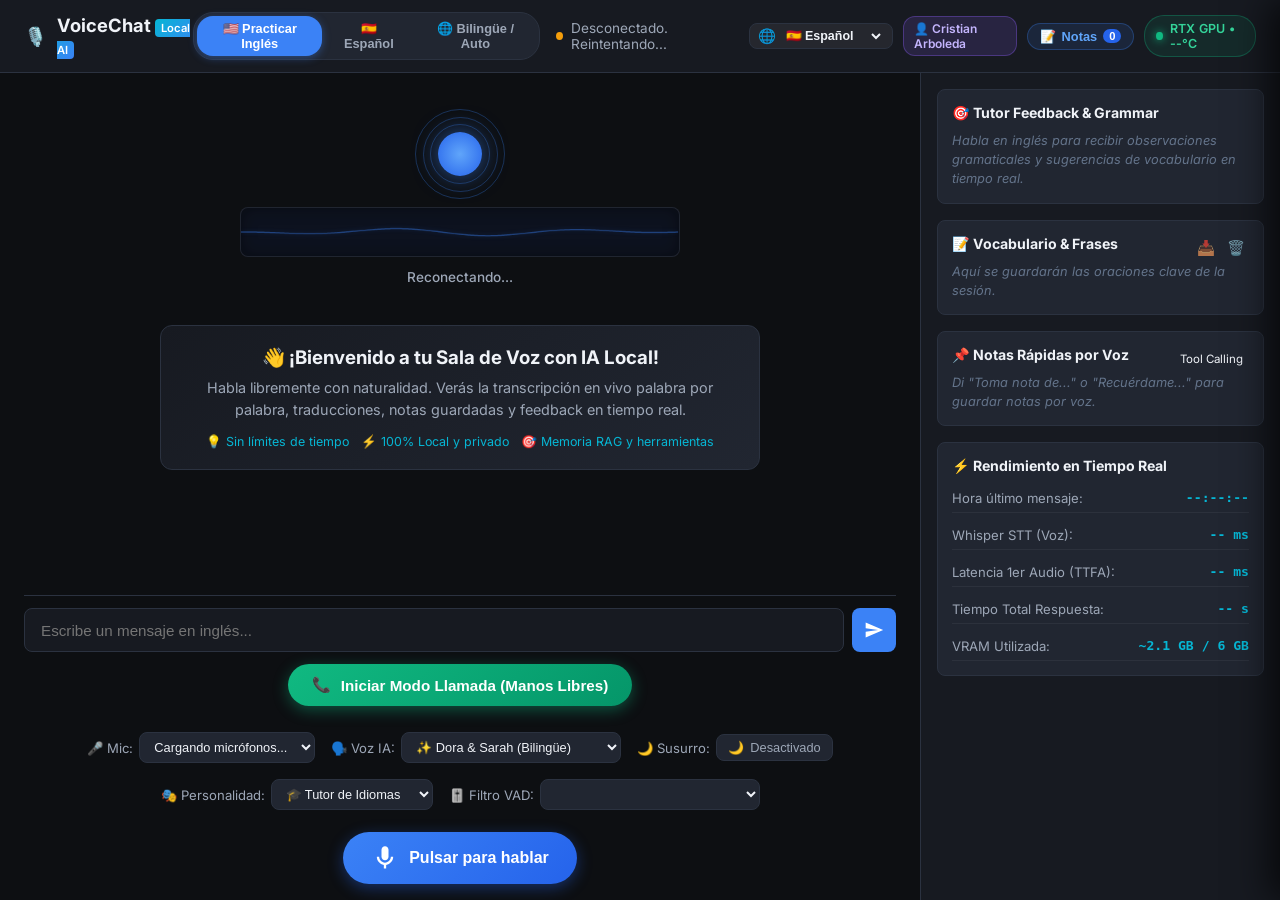
==== commit f972595b: "refactor: modularize app.js into dedicated managers (audio-player, audio-recorder, chat-ui, notes-dr" ====
--- a/static/index.html
+++ b/static/index.html
@@ -300,6 +300,11 @@
     <script src="/static/js/i18n.js"></script>
     <script src="/static/js/wav-encoder.js"></script>
     <script src="/static/js/visualizer.js"></script>
+    <script src="/static/js/audio-player.js"></script>
+    <script src="/static/js/audio-recorder.js"></script>
+    <script src="/static/js/chat-ui.js"></script>
+    <script src="/static/js/notes-drawer.js"></script>
+    <script src="/static/js/telemetry.js"></script>
     <script src="/static/app.js"></script>
 </body>
 </html>
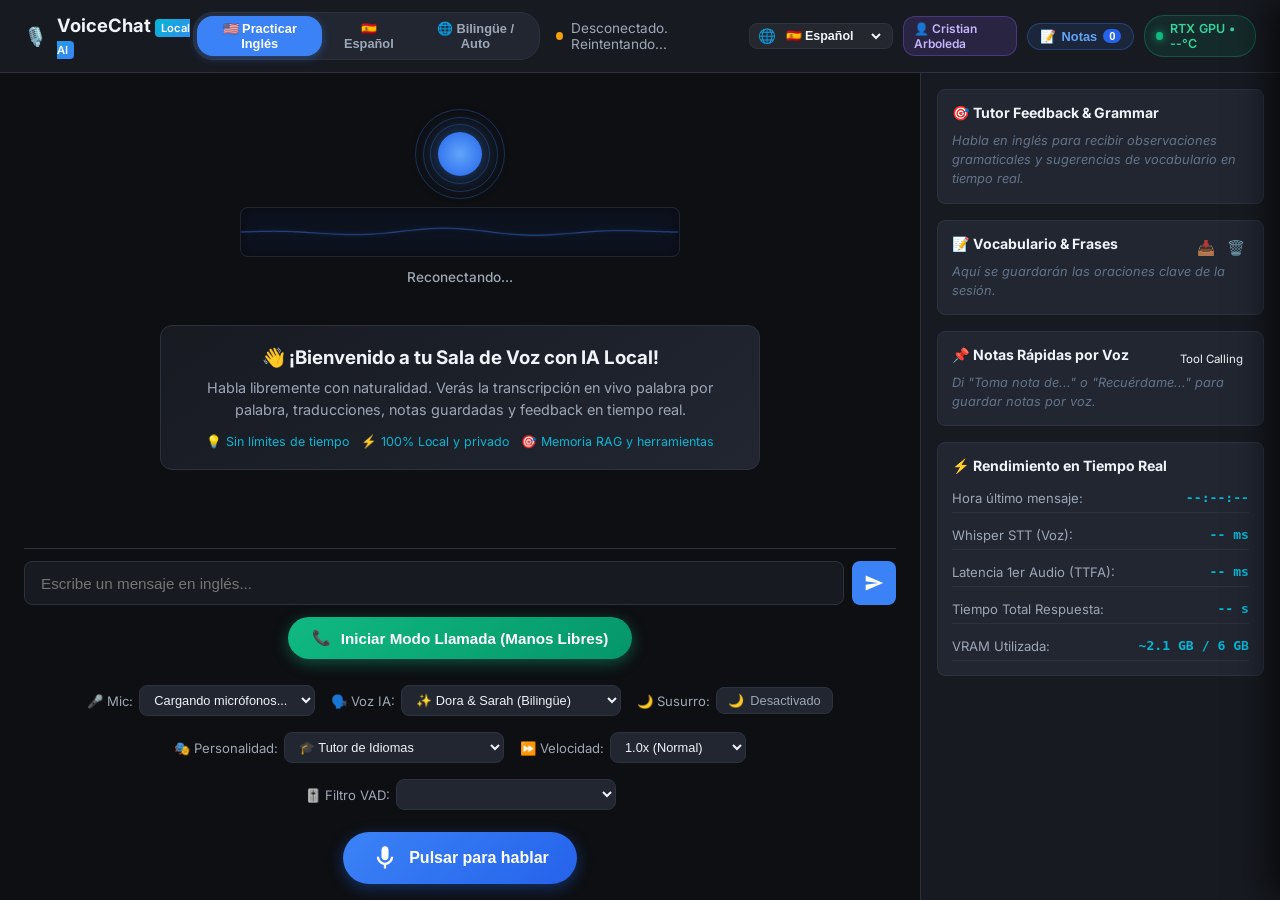
==== commit 37b8aaba: "feat: add Web Audio earcons, dynamic speech rate control, and mock interviewer personality" ====
--- a/static/index.html
+++ b/static/index.html
@@ -151,6 +151,16 @@
                                 <option value="friendly">🤗 Amigo Casual</option>
                                 <option value="tech">💻 Senior Tech Lead</option>
                                 <option value="executive">👔 Mentor Ejecutivo</option>
+                                <option value="interviewer">💼 Entrevistador Técnico / IELTS</option>
+                            </select>
+                        </div>
+                        <div class="setting-item">
+                            <label id="label-speed" for="speed-select" title="Velocidad del habla de la IA">⏩ Velocidad:</label>
+                            <select id="speed-select" class="speed-select" title="Velocidad de reproducción de audio">
+                                <option value="0.85">0.85x (Pausado)</option>
+                                <option value="1.0" selected>1.0x (Normal)</option>
+                                <option value="1.15">1.15x (Fluido)</option>
+                                <option value="1.25">1.25x (Rápido)</option>
                             </select>
                         </div>
                         <div class="setting-item">
@@ -298,6 +308,7 @@
     </aside>
 
     <script src="/static/js/i18n.js"></script>
+    <script src="/static/js/earcons.js"></script>
     <script src="/static/js/wav-encoder.js"></script>
     <script src="/static/js/visualizer.js"></script>
     <script src="/static/js/audio-player.js"></script>
--- a/static/style.css
+++ b/static/style.css
@@ -586,7 +586,7 @@
     color: var(--text-secondary);
 }
 
-.mic-select, .voice-select, .vad-select, .personality-select {
+.mic-select, .voice-select, .vad-select, .personality-select, .speed-select {
     background-color: var(--bg-surface-elevated);
     border: 1px solid var(--border-color);
     color: var(--text-primary);
@@ -599,7 +599,7 @@
     transition: border-color 0.2s, box-shadow 0.2s;
 }
 
-.mic-select:focus, .voice-select:focus, .vad-select:focus, .personality-select:focus {
+.mic-select:focus, .voice-select:focus, .vad-select:focus, .personality-select:focus, .speed-select:focus {
     border-color: var(--accent-blue);
     box-shadow: 0 0 6px rgba(59, 130, 246, 0.3);
 }
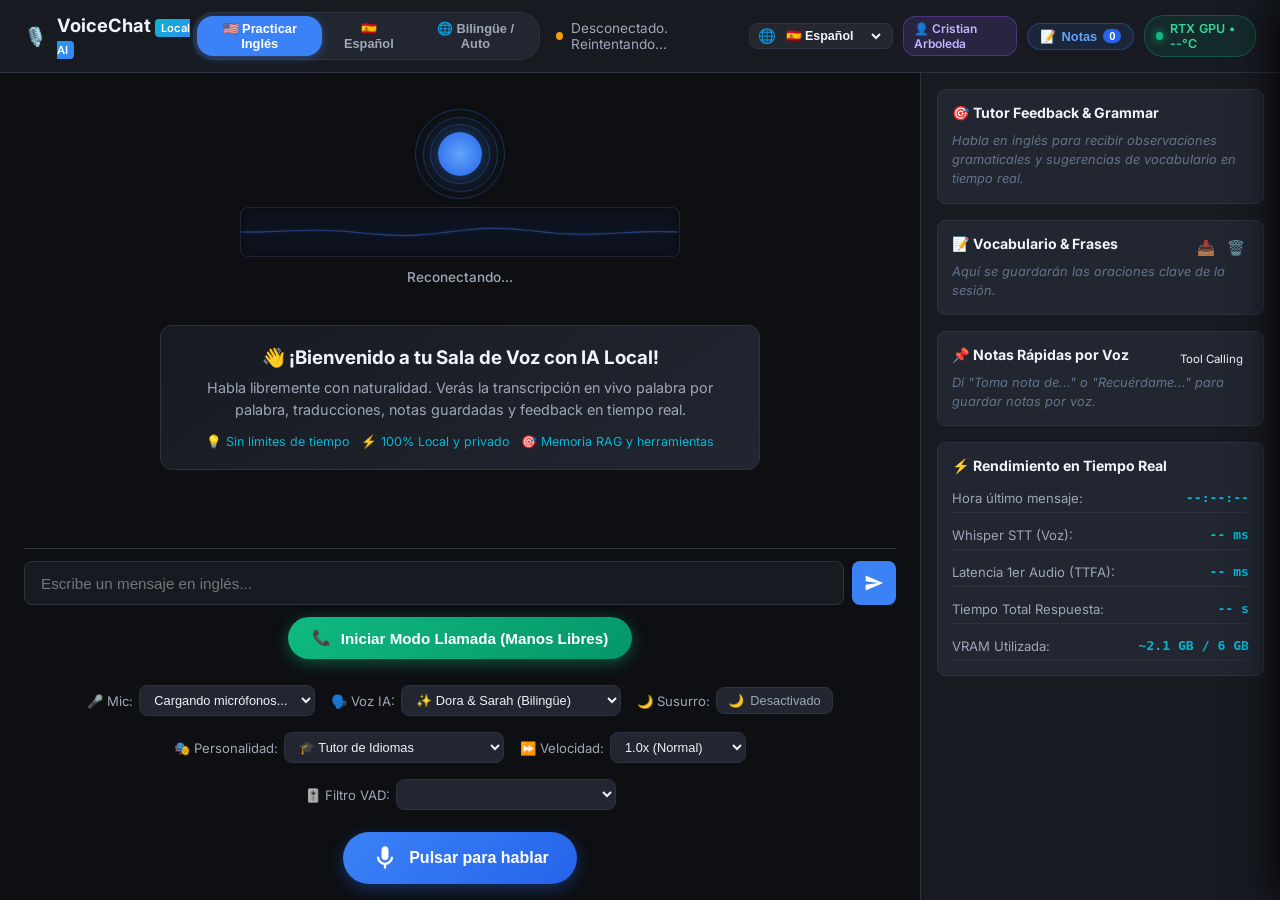
==== commit 04685d12: "feat(humanization): add pre-speech micro-inhalations, spectral formant VAD, animated demo GIF, and E" ====
--- a/static/index.html
+++ b/static/index.html
@@ -309,6 +309,7 @@
 
     <script src="/static/js/i18n.js"></script>
     <script src="/static/js/earcons.js"></script>
+    <script src="/static/js/humanizer.js"></script>
     <script src="/static/js/wav-encoder.js"></script>
     <script src="/static/js/visualizer.js"></script>
     <script src="/static/js/audio-player.js"></script>
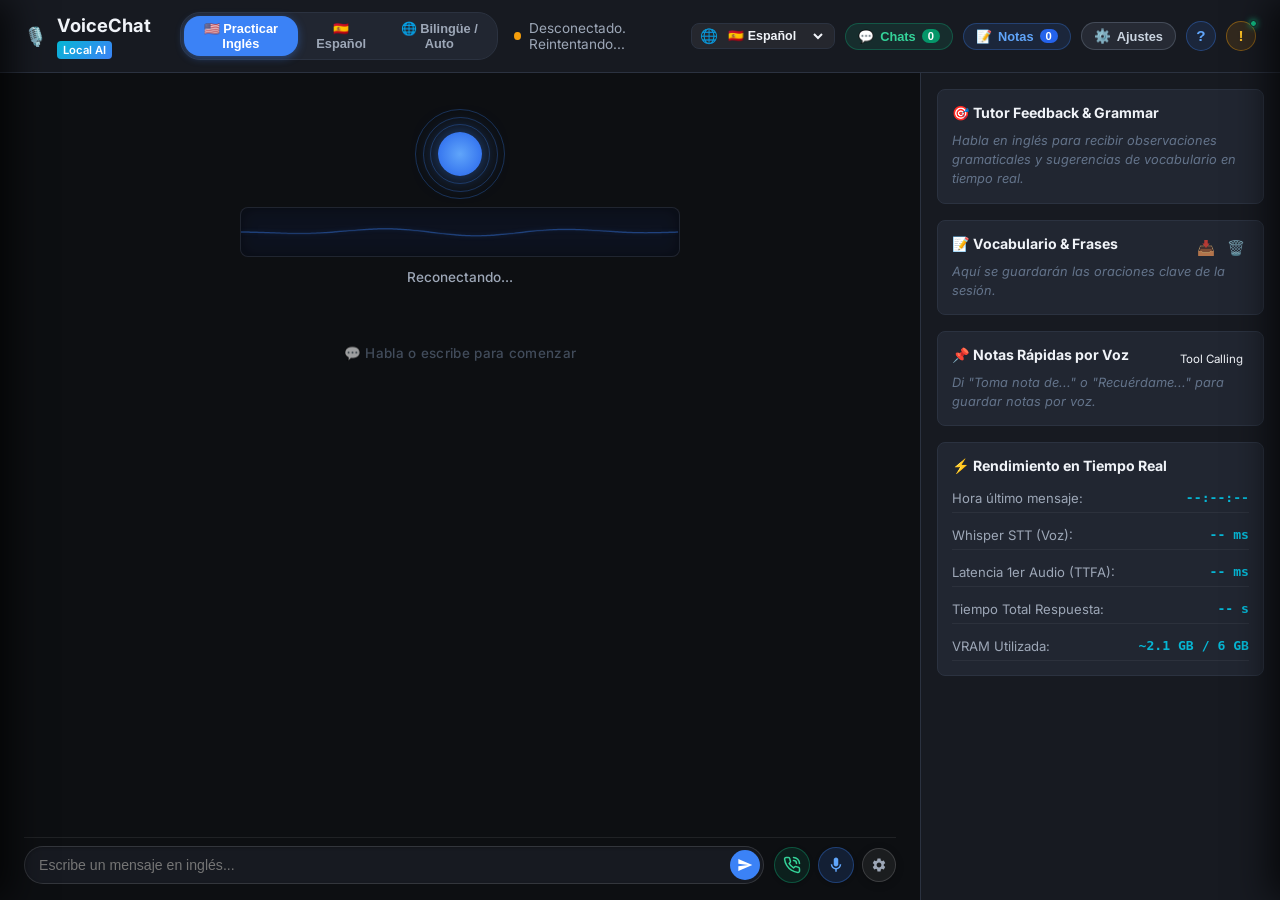
==== commit 425a7816: "feat(ui, history, audio): add conversation history, fix speech sync, and redesign UI - feat(history)" ====
--- a/static/index.html
+++ b/static/index.html
@@ -28,9 +28,9 @@
             <div class="header-center">
                 <!-- Selector de Idioma / Modo -->
                 <div class="lang-selector-group">
-                    <button id="btn-mode-en" class="lang-btn active" data-mode="en" title="Tutor de conversación en inglés">🇺🇸 Practicar Inglés</button>
+                    <button id="btn-mode-en" class="lang-btn active" data-mode="en" title="Tutor de conversación en inglés">🇺🇸 English</button>
                     <button id="btn-mode-es" class="lang-btn" data-mode="es" title="Asistente nativo en español">🇪🇸 Español</button>
-                    <button id="btn-mode-auto" class="lang-btn" data-mode="auto" title="Detección automática bilingüe">🌐 Bilingüe / Auto</button>
+                    <button id="btn-mode-auto" class="lang-btn" data-mode="auto" title="Detección automática bilingüe">🌐 Auto</button>
                 </div>
                 <div id="connection-status" class="status-indicator">
                     <span class="dot"></span> <span id="status-text">Conectando...</span>
@@ -51,15 +51,114 @@
                         <option value="zh">🇨🇳 简体中文</option>
                     </select>
                 </div>
-                <span id="user-profile-badge" class="user-badge" title="Perfil activo">👤 Cristian Arboleda</span>
+
+                <!-- Botón de Historial de Conversaciones (Estilo ChatGPT) -->
+                <button id="btn-open-history-drawer" class="history-header-btn" title="Historial de conversaciones (Chats)" aria-label="Historial de conversaciones">
+                    <span class="history-btn-icon">💬</span>
+                    <span id="btn-history-text" class="history-btn-text">Chats</span>
+                    <span id="header-history-counter" class="history-btn-badge">0</span>
+                </button>
+
                 <button id="btn-open-notes-drawer" class="notes-header-btn" title="Ver y gestionar mis notas de voz">
                     <span class="notes-btn-icon">📝</span>
                     <span class="notes-btn-text">Notas</span>
                     <span id="header-notes-counter" class="notes-btn-badge">0</span>
                 </button>
-                <div id="gpu-telemetry-pill" class="gpu-telemetry-pill" title="Telemetría NVIDIA RTX en tiempo real">
-                    <span class="gpu-telemetry-dot"></span>
-                    <span id="gpu-telemetry-label">RTX GPU • --°C</span>
+
+                <!-- Botón de Configuración de Audio y Voz en Header (⚙️) -->
+                <button id="btn-audio-settings" class="settings-header-btn" title="Configuración de Audio, Voz y VAD (⚙️)" aria-label="Ajustes de audio">
+                    <span class="settings-btn-icon">⚙️</span>
+                    <span class="settings-btn-text">Ajustes</span>
+                </button>
+
+                <!-- Botón de Signo de Interrogación (?) para Bienvenida, Guía y Tips -->
+                <div class="header-help-container">
+                    <button id="btn-help-modal" class="header-action-circle-btn help-btn" title="Guía y Bienvenida (?)" aria-label="Guía y bienvenida">
+                        <span class="action-btn-symbol">?</span>
+                    </button>
+
+                    <!-- Popover Flotante de Bienvenida & Consejos -->
+                    <div id="welcome-help-popover" class="welcome-help-popover hidden" role="dialog" aria-labelledby="welcome-title">
+                        <div class="popover-header">
+                            <div class="popover-title">
+                                <span class="popover-badge-icon">👋</span>
+                                <span id="welcome-title" class="help-popover-title">¡Bienvenido a tu Sala de Voz Local!</span>
+                            </div>
+                            <button id="btn-close-help" class="popover-close-btn" title="Cerrar">&times;</button>
+                        </div>
+                        <div class="popover-content">
+                            <p id="welcome-desc" class="help-popover-desc">Habla libremente con naturalidad. Verás la transcripción en vivo palabra por palabra, traducciones, notas guardadas y feedback en tiempo real.</p>
+                            <div class="tips-row">
+                                <span id="tip-1" class="tip-badge">💡 Sin límites de tiempo</span>
+                                <span id="tip-2" class="tip-badge">⚡ 100% Local y privado</span>
+                                <span id="tip-3" class="tip-badge">🎯 Memoria RAG y herramientas</span>
+                            </div>
+                        </div>
+                    </div>
+                </div>
+
+                <!-- Botón de Símbolo de Admiración (!) para Información del Sistema y Sesión -->
+                <div class="header-info-container">
+                    <button id="btn-info-modal" class="header-action-circle-btn header-exclamation-btn info-btn" title="Información del Sistema, GPU y Sesión (!)" aria-label="Información del sistema">
+                        <span class="action-btn-symbol exclamation-icon">!</span>
+                        <span class="info-pulse-dot"></span>
+                    </button>
+
+                    <!-- Popover Flotante de Información del Sistema -->
+                    <div id="system-info-popover" class="system-info-popover hidden" role="dialog" aria-labelledby="popover-title">
+                        <div class="popover-header">
+                            <div class="popover-title" id="popover-title">
+                                <span class="popover-badge-icon">ℹ️</span>
+                                <span>Información del Asistente</span>
+                            </div>
+                            <button id="btn-close-popover" class="popover-close-btn" title="Cerrar">&times;</button>
+                        </div>
+                        <div class="popover-content">
+                            <!-- Usuario Activo -->
+                            <div class="popover-row">
+                                <span class="popover-row-label">👤 Usuario Activo:</span>
+                                <span id="user-profile-badge" class="user-badge" title="Perfil activo">Cristian Arboleda</span>
+                            </div>
+
+                            <!-- Telemetría GPU NVIDIA RTX -->
+                            <div class="popover-row">
+                                <span class="popover-row-label">⚡ GPU & VRAM:</span>
+                                <div id="gpu-telemetry-pill" class="gpu-telemetry-pill" title="Telemetría NVIDIA RTX en tiempo real">
+                                    <span class="gpu-telemetry-dot"></span>
+                                    <span id="gpu-telemetry-label">RTX GPU • --°C</span>
+                                </div>
+                            </div>
+
+                            <!-- Badges de Arquitectura -->
+                            <div class="popover-row-badges">
+                                <span class="sys-badge local">🔒 100% Offline Local</span>
+                                <span class="sys-badge vram">⚡ RTX 6GB Calibrado</span>
+                                <span class="sys-badge latency">⏱️ Sub-50ms Barge-In</span>
+                            </div>
+
+                            <!-- Guía de Atajos y Uso -->
+                            <div class="popover-guide">
+                                <div class="guide-item">
+                                    <span class="guide-icon">📞</span>
+                                    <div class="guide-text">
+                                        <strong>Modo Ininterrumpido:</strong> Conversación continua sin tocar botones.
+                                    </div>
+                                </div>
+                                <div class="guide-item">
+                                    <span class="guide-icon">🎙️</span>
+                                    <div class="guide-text">
+                                        <strong>Micrófono:</strong> Pulsa para enviar un turno de voz manual.
+                                    </div>
+                                </div>
+                                <div class="guide-item">
+                                    <span class="guide-icon">⏹</span>
+                                    <div class="guide-text">
+                                        <strong>Barge-In:</strong> Habla en cualquier momento para interrumpir a la IA.
+                                    </div>
+                                </div>
+                            </div>
+                        </div>
+                    </div>
                 </div>
             </div>
         </header>
@@ -82,109 +181,61 @@
 
                 <!-- Historial de Conversación con Doble Transcripción -->
                 <div id="chat-messages" class="chat-messages">
-                    <div class="welcome-card">
-                        <h3 id="welcome-title">👋 ¡Bienvenido a tu Sala de Voz con IA Local!</h3>
-                        <p id="welcome-desc">Habla libremente con naturalidad. Verás la transcripción en vivo palabra por palabra, traducciones, notas guardadas y feedback en tiempo real.</p>
-                        <div class="tips-row">
-                            <span id="tip-1">💡 Sin límites de tiempo</span>
-                            <span id="tip-2">⚡ 100% Local y privado</span>
-                            <span id="tip-3">🎯 Memoria RAG y herramientas</span>
-                        </div>
+                    <div class="chat-empty-hint">
+                        <span>💬 Habla o escribe para comenzar</span>
                     </div>
                 </div>
 
                 <!-- Barra de Entrada y Controles -->
                 <div class="controls-area">
-                    <div class="text-input-bar">
-                        <input type="text" id="text-input" placeholder="Escribe un mensaje o habla por el micrófono..." autocomplete="off">
-                        <button id="send-btn" class="icon-btn" title="Enviar texto">
-                            <svg viewBox="0 0 24 24" width="20" height="20" fill="currentColor">
-                                <path d="M2.01 21L23 12 2.01 3 2 10l15 2-15 2z"/>
-                            </svg>
-                        </button>
-                    </div>
-
-                    <!-- Modo Llamada Manos Libres y Botones -->
-                    <div class="call-mode-bar">
-                        <button id="call-mode-btn" class="call-mode-button" title="Activa la conversación fluida sin tocar ningún botón">
-                            <span class="call-icon">📞</span>
-                            <span id="call-btn-text">Iniciar Modo Llamada (Manos Libres)</span>
-                        </button>
-                    </div>
-
-                    <!-- Selector de Micrófono, Voz de IA y Sensibilidad -->
-                    <div class="audio-settings-bar">
-                        <div class="setting-item">
-                            <label id="label-mic" for="mic-select">🎤 Mic:</label>
-                            <select id="mic-select" class="mic-select">
-                                <option value="">Cargando micrófonos...</option>
-                            </select>
-                        </div>
-                        <div class="setting-item">
-                            <label id="label-voice" for="voice-select">🗣️ Voz IA:</label>
-                            <select id="voice-select" class="voice-select">
-                                <optgroup label="✨ Voces Híbridas (Voice Blending)">
-                                    <option value="blend_dora_sarah" data-lang="auto">✨ Dora & Sarah (Bilingüe)</option>
-                                    <option value="blend_alex_adam" data-lang="auto">✨ Alex & Adam (Bilingüe)</option>
-                                </optgroup>
-                                <optgroup label="🇪🇸 Español Nativo">
-                                    <option value="ef_dora" data-lang="es">🇪🇸 Dora (Femenina - Cálida)</option>
-                                    <option value="em_alex" data-lang="es">🇪🇸 Alex (Masculino - Claro)</option>
-                                </optgroup>
-                                <optgroup label="🇺🇸 English">
-                                    <option value="af_sarah" data-lang="en">🇺🇸 Sarah (Female - Friendly)</option>
-                                    <option value="am_adam" data-lang="en">🇺🇸 Adam (Male - Deep)</option>
-                                </optgroup>
-                            </select>
-                        </div>
-                        <div class="setting-item">
-                            <label id="label-whisper" for="whisper-btn" title="Modula la voz con tono suave, menor volumen y cadencia relajante">🌙 Susurro:</label>
-                            <button id="whisper-btn" class="whisper-btn" type="button" aria-pressed="false" title="Alternar Modo Susurro">
-                                <span id="whisper-btn-icon">🌙</span>
-                                <span id="whisper-btn-label">Desactivado</span>
+                    <!-- Muelle de Entrada Minimalista (Input integrado + Controles compactos de 36px) -->
+                    <div class="minimal-controls-dock unified-controls-dock">
+                        <div class="minimal-input-wrapper">
+                            <input type="text" id="text-input" placeholder="Escribe un mensaje o habla..." autocomplete="off">
+                            <button id="send-btn" class="minimal-send-btn" title="Enviar texto" aria-label="Enviar texto">
+                                <svg viewBox="0 0 24 24" width="16" height="16" fill="currentColor">
+                                    <path d="M2.01 21L23 12 2.01 3 2 10l15 2-15 2z"/>
+                                </svg>
                             </button>
                         </div>
-                        <div class="setting-item">
-                            <label id="label-personality" for="personality-select">🎭 Personalidad:</label>
-                            <select id="personality-select" class="personality-select">
-                                <option value="coach" selected>🎓 Tutor de Idiomas</option>
-                                <option value="friendly">🤗 Amigo Casual</option>
-                                <option value="tech">💻 Senior Tech Lead</option>
-                                <option value="executive">👔 Mentor Ejecutivo</option>
-                                <option value="interviewer">💼 Entrevistador Técnico / IELTS</option>
-                            </select>
-                        </div>
-                        <div class="setting-item">
-                            <label id="label-speed" for="speed-select" title="Velocidad del habla de la IA">⏩ Velocidad:</label>
-                            <select id="speed-select" class="speed-select" title="Velocidad de reproducción de audio">
-                                <option value="0.85">0.85x (Pausado)</option>
-                                <option value="1.0" selected>1.0x (Normal)</option>
-                                <option value="1.15">1.15x (Fluido)</option>
-                                <option value="1.25">1.25x (Rápido)</option>
-                            </select>
-                        </div>
-                        <div class="setting-item">
-                            <label id="label-vad" for="vad-select" title="Filtra respiraciones y ruidos de fondo">🎚️ Filtro VAD:</label>
-                            <select id="vad-select" class="vad-select" title="Sensibilidad del micrófono">
-                                <option id="opt-vad-low" value="0.045">Baja (Filtra respiración fuerte y ventilador)</option>
-                                <option id="opt-vad-med" value="0.030" selected>Media (Recomendada)</option>
-                                <option id="opt-vad-high" value="0.018">Alta (Habla muy suave)</option>
-                            </select>
-                        </div>
-                    </div>
-
-                    <div class="voice-buttons-bar">
-                        <button id="mic-btn" class="mic-button" title="Haz clic para hablar o mantén presionado">
-                            <svg class="mic-icon" viewBox="0 0 24 24" width="28" height="28" fill="currentColor">
-                                <path d="M12 14c1.66 0 3-1.34 3-3V5c0-1.66-1.34-3-3-3S9 3.34 9 5v6c0 1.66 1.34 3 3 3z"/>
-                                <path d="M17 11c0 2.76-2.24 5-5 5s-5-2.24-5-5H5c0 3.53 2.61 6.43 6 6.92V21h2v-3.08c3.39-.49 6-3.39 6-6.92h-2z"/>
-                            </svg>
-                            <span id="mic-btn-label">Pulsar para hablar</span>
-                        </button>
-
-                        <button id="interrupt-btn" class="interrupt-button hidden" title="Interrumpir a la IA">
-                            ⏹ Interrumpir
-                        </button>
+
+                        <!-- Cluster de Acciones Minimalistas -->
+                        <div class="minimal-actions-cluster voice-actions-dock">
+                            <!-- Botón 1: Conversación Ininterrumpida (Manos Libres) -->
+                            <button id="call-mode-btn" class="call-mode-button icon-action-btn minimal-action-btn" title="Conversación Ininterrumpida (Manos Libres)" aria-label="Conversación ininterrumpida">
+                                <svg class="action-svg call-svg" viewBox="0 0 24 24" width="18" height="18" fill="none" stroke="currentColor" stroke-width="2" stroke-linecap="round" stroke-linejoin="round">
+                                    <path d="M22 16.92v3a2 2 0 0 1-2.18 2 19.79 19.79 0 0 1-8.63-3.07 19.5 19.5 0 0 1-6-6 19.79 19.79 0 0 1-3.07-8.67A2 2 0 0 1 4.11 2h3a2 2 0 0 1 2 1.72 12.84 12.84 0 0 0 .7 2.81 2 2 0 0 1-.45 2.11L8.09 9.91a16 16 0 0 0 6 6l1.27-1.27a2 2 0 0 1 2.11-.45 12.84 12.84 0 0 0 2.81.7A2 2 0 0 1 22 16.92z"/>
+                                    <path d="M14 2a8 8 0 0 1 8 8" class="wave-outer"/>
+                                    <path d="M14 6a4 4 0 0 1 4 4" class="wave-inner"/>
+                                </svg>
+                                <span id="call-btn-text" class="sr-only">Iniciar Modo Llamada</span>
+                            </button>
+
+                            <!-- Botón 2: Micrófono (Capturar / Enviar Audio Manual) -->
+                            <button id="mic-btn" class="mic-button icon-action-btn minimal-action-btn" title="Pulsar para hablar (capturar audio)" aria-label="Pulsar para hablar">
+                                <svg class="action-svg mic-svg" viewBox="0 0 24 24" width="18" height="18" fill="currentColor">
+                                    <path d="M12 14c1.66 0 3-1.34 3-3V5c0-1.66-1.34-3-3-3S9 3.34 9 5v6c0 1.66 1.34 3 3 3z"/>
+                                    <path d="M17 11c0 2.76-2.24 5-5 5s-5-2.24-5-5H5c0 3.53 2.61 6.43 6 6.92V21h2v-3.08c3.39-.49 6-3.39 6-6.92h-2z"/>
+                                </svg>
+                                <span id="mic-btn-label" class="sr-only">Pulsar para hablar</span>
+                            </button>
+
+                            <!-- Botón 3: Interrumpir (Barge-In) -->
+                            <button id="interrupt-btn" class="interrupt-button icon-action-btn minimal-action-btn hidden" title="Interrumpir a la IA (Barge-In)" aria-label="Interrumpir a la IA">
+                                <svg class="action-svg stop-svg" viewBox="0 0 24 24" width="14" height="14" fill="currentColor">
+                                    <rect x="5" y="5" width="14" height="14" rx="2"/>
+                                </svg>
+                                <span class="sr-only">Interrumpir</span>
+                            </button>
+
+                            <!-- Botón 4: Ajustes Rápidos de Audio (Icono ⚙️) -->
+                            <button id="btn-dock-settings" class="settings-dock-btn icon-action-btn minimal-action-btn" title="Configurar Audio, Voces y VAD (⚙️)" aria-label="Ajustes de audio">
+                                <svg class="action-svg settings-svg" viewBox="0 0 24 24" width="16" height="16" fill="currentColor">
+                                    <path d="M19.14 12.94c.04-.3.06-.61.06-.94 0-.32-.02-.64-.07-.94l2.03-1.58c.18-.14.23-.41.12-.61l-1.92-3.32c-.12-.22-.37-.29-.59-.22l-2.39.96c-.5-.38-1.03-.7-1.62-.94l-.36-2.54c-.04-.24-.24-.41-.48-.41h-3.84c-.24 0-.43.17-.47.41l-.36 2.54c-.59.24-1.13.57-1.62.94l-2.39-.96c-.22-.08-.47 0-.59.22L2.74 8.87c-.12.21-.08.47.12.61l2.03 1.58c-.05.3-.09.63-.09.94s.02.64.07.94l-2.03 1.58c-.18.14-.23.41-.12.61l1.92 3.32c.12.22.37.29.59.22l2.39-.96c.5.38 1.03.7 1.62.94l.36 2.54c.05.24.24.41.48.41h3.84c.24 0 .44-.17.47-.41l.36-2.54c.59-.24 1.13-.56 1.62-.94l2.39.96c.22.08.47 0 .59-.22l1.92-3.32c.12-.22.07-.47-.12-.61l-2.01-1.58zM12 15.6c-1.98 0-3.6-1.62-3.6-3.6s1.62-3.6 3.6-3.6 3.6 1.62 3.6 3.6-1.62 3.6-3.6 3.6z"/>
+                                </svg>
+                                <span class="sr-only">Ajustes</span>
+                            </button>
+                        </div>
                     </div>
 
                     <!-- Indicador visual de volumen de micrófono en tiempo real -->
@@ -268,6 +319,33 @@
             </aside>
         </main>
     </div>
+
+    <!-- Slide-over Drawer de Historial de Conversaciones (Estilo ChatGPT) -->
+    <div id="history-drawer-overlay" class="drawer-overlay"></div>
+    <aside id="history-drawer" class="history-drawer">
+        <div class="drawer-header">
+            <div class="drawer-title-group">
+                <span class="drawer-icon">💬</span>
+                <h3 id="drawer-history-title" class="drawer-title">Historial de Conversaciones</h3>
+            </div>
+            <button id="btn-close-history-drawer" class="drawer-close-btn" title="Cerrar">&times;</button>
+        </div>
+
+        <div class="history-drawer-toolbar">
+            <button id="btn-new-chat-drawer" class="btn-new-chat-action" title="Iniciar una nueva conversación">
+                <span class="new-chat-icon">➕</span>
+                <span id="btn-new-chat-text" class="new-chat-text">Nueva Conversación</span>
+            </button>
+            <div class="history-search-wrapper">
+                <input type="text" id="history-search-input" class="history-search-box" placeholder="🔍 Buscar conversaciones...">
+            </div>
+        </div>
+
+        <!-- Lista de Tarjetas de Conversaciones -->
+        <div id="history-cards-container" class="history-cards-container">
+            <div class="history-loading">Cargando conversaciones...</div>
+        </div>
+    </aside>
 
     <!-- Slide-over Drawer de Gestión de Notas de Voz -->
     <div id="notes-drawer-overlay" class="drawer-overlay"></div>
@@ -307,6 +385,108 @@
         </div>
     </aside>
 
+    <!-- Modal de Configuración de Audio y Voz (Desacoplado de la vista principal) -->
+    <div id="settings-modal-overlay" class="settings-modal-overlay hidden">
+        <div id="settings-modal" class="settings-modal" role="dialog" aria-labelledby="settings-title">
+            <div class="settings-modal-header">
+                <div class="settings-modal-title" id="settings-title">
+                    <span class="settings-modal-icon">⚙️</span>
+                    <span>Ajustes de Audio & Voz IA</span>
+                </div>
+                <button id="btn-close-settings" class="modal-close-btn" title="Cerrar">&times;</button>
+            </div>
+
+            <div class="settings-modal-body">
+                <!-- Sección 1: Micrófono y Detección de Voz (VAD) -->
+                <div class="settings-card-group">
+                    <div class="group-header">
+                        <span class="group-icon">🎤</span>
+                        <h5 class="group-title">Entrada & Filtro Vocal (VAD)</h5>
+                    </div>
+                    <div class="setting-field">
+                        <label id="label-mic" for="mic-select" class="field-label">Dispositivo de Micrófono:</label>
+                        <select id="mic-select" class="field-select">
+                            <option value="">Cargando micrófonos...</option>
+                        </select>
+                    </div>
+                    <div class="setting-field">
+                        <label id="label-vad" for="vad-select" class="field-label">Filtro de Ruido & Sensibilidad:</label>
+                        <select id="vad-select" class="field-select" title="Sensibilidad del micrófono">
+                            <option id="opt-vad-low" value="0.045">Baja (Filtra respiración fuerte y ventilador)</option>
+                            <option id="opt-vad-med" value="0.030" selected>Media (Recomendada)</option>
+                            <option id="opt-vad-high" value="0.018">Alta (Habla muy suave)</option>
+                        </select>
+                    </div>
+                </div>
+
+                <!-- Sección 2: Voz IA y Síntesis Kokoro -->
+                <div class="settings-card-group">
+                    <div class="group-header">
+                        <span class="group-icon">🗣️</span>
+                        <h5 class="group-title">Síntesis Vocal (Kokoro-82M)</h5>
+                    </div>
+                    <div class="setting-field">
+                        <label id="label-voice" for="voice-select" class="field-label">Voz de la IA:</label>
+                        <select id="voice-select" class="field-select">
+                            <optgroup label="✨ Voces Híbridas (Voice Blending)">
+                                <option value="blend_dora_sarah" data-lang="auto">✨ Dora & Sarah (Bilingüe)</option>
+                                <option value="blend_alex_adam" data-lang="auto">✨ Alex & Adam (Bilingüe)</option>
+                            </optgroup>
+                            <optgroup label="🇪🇸 Español Nativo">
+                                <option value="ef_dora" data-lang="es">🇪🇸 Dora (Femenina - Cálida)</option>
+                                <option value="em_alex" data-lang="es">🇪🇸 Alex (Masculino - Claro)</option>
+                            </optgroup>
+                            <optgroup label="🇺🇸 English">
+                                <option value="af_sarah" data-lang="en">🇺🇸 Sarah (Female - Friendly)</option>
+                                <option value="am_adam" data-lang="en">🇺🇸 Adam (Male - Deep)</option>
+                            </optgroup>
+                        </select>
+                    </div>
+                    <div class="setting-field-grid">
+                        <div class="setting-field">
+                            <label id="label-speed" for="speed-select" class="field-label">Velocidad del Habla:</label>
+                            <select id="speed-select" class="field-select" title="Velocidad de reproducción de audio">
+                                <option value="0.85">0.85x (Pausado)</option>
+                                <option value="1.0" selected>1.0x (Normal)</option>
+                                <option value="1.15">1.15x (Fluido)</option>
+                                <option value="1.25">1.25x (Rápido)</option>
+                            </select>
+                        </div>
+                        <div class="setting-field">
+                            <label id="label-whisper" for="whisper-btn" class="field-label">Modo Susurro:</label>
+                            <button id="whisper-btn" class="whisper-btn" type="button" aria-pressed="false" title="Alternar Modo Susurro">
+                                <span id="whisper-btn-icon">🌙</span>
+                                <span id="whisper-btn-label">Desactivado</span>
+                            </button>
+                        </div>
+                    </div>
+                </div>
+
+                <!-- Sección 3: Personalidad del Asistente -->
+                <div class="settings-card-group">
+                    <div class="group-header">
+                        <span class="group-icon">🎭</span>
+                        <h5 class="group-title">Personalidad & Rol del LLM</h5>
+                    </div>
+                    <div class="setting-field">
+                        <label id="label-personality" for="personality-select" class="field-label">Perfil de Interacción:</label>
+                        <select id="personality-select" class="field-select">
+                            <option value="coach" selected>🎓 Tutor de Idiomas</option>
+                            <option value="friendly">🤗 Amigo Casual</option>
+                            <option value="tech">💻 Senior Tech Lead</option>
+                            <option value="executive">👔 Mentor Ejecutivo</option>
+                            <option value="interviewer">💼 Entrevistador Técnico / IELTS</option>
+                        </select>
+                    </div>
+                </div>
+            </div>
+
+            <div class="settings-modal-footer">
+                <button id="btn-save-settings" class="settings-modal-done-btn">Listo</button>
+            </div>
+        </div>
+    </div>
+
     <script src="/static/js/i18n.js"></script>
     <script src="/static/js/earcons.js"></script>
     <script src="/static/js/humanizer.js"></script>
@@ -315,6 +495,7 @@
     <script src="/static/js/audio-player.js"></script>
     <script src="/static/js/audio-recorder.js"></script>
     <script src="/static/js/chat-ui.js"></script>
+    <script src="/static/js/history-drawer.js"></script>
     <script src="/static/js/notes-drawer.js"></script>
     <script src="/static/js/telemetry.js"></script>
     <script src="/static/app.js"></script>
--- a/static/style.css
+++ b/static/style.css
@@ -189,6 +189,251 @@
     gap: 4px;
 }
 
+/* ==========================================================================
+   BOTONES HEADER: AYUDA (?), SISTEMA (!) Y POPOVERS
+   ========================================================================== */
+.header-info-container,
+.header-help-container {
+    position: relative;
+    display: flex;
+    align-items: center;
+}
+
+.header-action-circle-btn,
+.header-exclamation-btn {
+    width: 30px;
+    height: 30px;
+    border-radius: 50%;
+    cursor: pointer;
+    display: flex;
+    align-items: center;
+    justify-content: center;
+    position: relative;
+    transition: all 0.2s ease;
+}
+
+.header-action-circle-btn.help-btn {
+    background: rgba(59, 130, 246, 0.12);
+    border: 1px solid rgba(59, 130, 246, 0.35);
+    color: #60a5fa;
+}
+
+.header-action-circle-btn.help-btn:hover {
+    background: rgba(59, 130, 246, 0.25);
+    border-color: #3b82f6;
+    color: #ffffff;
+    transform: scale(1.08);
+}
+
+.header-action-circle-btn.info-btn,
+.header-exclamation-btn {
+    background: rgba(245, 158, 11, 0.12);
+    border: 1px solid rgba(245, 158, 11, 0.4);
+    color: #fbbf24;
+}
+
+.header-action-circle-btn.info-btn:hover,
+.header-exclamation-btn:hover {
+    background: rgba(245, 158, 11, 0.25);
+    border-color: #f59e0b;
+    color: #ffffff;
+    transform: scale(1.08);
+}
+
+.action-btn-symbol,
+.exclamation-icon {
+    font-size: 0.95rem;
+    font-weight: 700;
+    line-height: 1;
+    font-family: -apple-system, BlinkMacSystemFont, "Segoe UI", Roboto, sans-serif;
+}
+
+.info-pulse-dot {
+    position: absolute;
+    top: -2px;
+    right: -2px;
+    width: 7px;
+    height: 7px;
+    border-radius: 50%;
+    background-color: var(--accent-green);
+    border: 1px solid var(--bg-surface);
+    box-shadow: 0 0 6px var(--accent-green);
+    animation: pulseDot 2s infinite ease-in-out;
+}
+
+/* Popover Flotante de Bienvenida & Ayuda (?) */
+.welcome-help-popover {
+    position: absolute;
+    top: calc(100% + 10px);
+    right: 0;
+    width: 320px;
+    background: linear-gradient(160deg, #181d27 0%, #0f131a 100%);
+    border: 1px solid rgba(59, 130, 246, 0.35);
+    border-radius: var(--radius-md);
+    box-shadow: 0 16px 40px rgba(0, 0, 0, 0.75), 0 0 20px rgba(59, 130, 246, 0.12);
+    padding: 16px;
+    z-index: 1000;
+    animation: popoverFadeIn 0.2s cubic-bezier(0.16, 1, 0.3, 1);
+}
+
+.help-popover-title {
+    font-size: 0.88rem;
+    font-weight: 700;
+    color: var(--text-primary);
+}
+
+.help-popover-desc {
+    font-size: 0.80rem;
+    color: var(--text-secondary);
+    line-height: 1.45;
+    margin-bottom: 12px;
+}
+
+.tip-badge {
+    display: inline-block;
+    font-size: 0.72rem;
+    padding: 4px 8px;
+    border-radius: 8px;
+    background: rgba(59, 130, 246, 0.12);
+    border: 1px solid rgba(59, 130, 246, 0.25);
+    color: #93c5fd;
+    margin-bottom: 4px;
+}
+
+/* Popover Flotante de Información */
+.system-info-popover {
+    position: absolute;
+    top: calc(100% + 10px);
+    right: 0;
+    width: 320px;
+    background: linear-gradient(160deg, #181d27 0%, #0f131a 100%);
+    border: 1px solid rgba(59, 130, 246, 0.35);
+    border-radius: var(--radius-md);
+    box-shadow: 0 16px 40px rgba(0, 0, 0, 0.75), 0 0 20px rgba(59, 130, 246, 0.12);
+    padding: 16px;
+    z-index: 1000;
+    animation: popoverFadeIn 0.2s cubic-bezier(0.16, 1, 0.3, 1);
+}
+
+@keyframes popoverFadeIn {
+    from { opacity: 0; transform: translateY(-6px) scale(0.97); }
+    to { opacity: 1; transform: translateY(0) scale(1); }
+}
+
+.popover-header {
+    display: flex;
+    justify-content: space-between;
+    align-items: center;
+    border-bottom: 1px solid rgba(255, 255, 255, 0.08);
+    padding-bottom: 10px;
+    margin-bottom: 12px;
+}
+
+.popover-title {
+    display: flex;
+    align-items: center;
+    gap: 8px;
+    font-size: 0.88rem;
+    font-weight: 700;
+    color: var(--text-primary);
+}
+
+.popover-close-btn {
+    background: transparent;
+    border: none;
+    color: var(--text-secondary);
+    font-size: 1.2rem;
+    cursor: pointer;
+    padding: 2px 6px;
+    border-radius: 4px;
+    line-height: 1;
+    transition: all 0.2s;
+}
+
+.popover-close-btn:hover {
+    color: #ffffff;
+    background: rgba(255, 255, 255, 0.1);
+}
+
+.popover-content {
+    display: flex;
+    flex-direction: column;
+    gap: 12px;
+}
+
+.popover-row {
+    display: flex;
+    align-items: center;
+    justify-content: space-between;
+    font-size: 0.8rem;
+}
+
+.popover-row-label {
+    color: var(--text-secondary);
+    font-weight: 500;
+}
+
+.popover-row-badges {
+    display: flex;
+    flex-wrap: wrap;
+    gap: 6px;
+    margin: 4px 0;
+}
+
+.sys-badge {
+    font-size: 0.70rem;
+    font-weight: 600;
+    padding: 3px 8px;
+    border-radius: 10px;
+    letter-spacing: 0.2px;
+}
+
+.sys-badge.local {
+    background: rgba(16, 185, 129, 0.15);
+    border: 1px solid rgba(16, 185, 129, 0.35);
+    color: #6ee7b7;
+}
+
+.sys-badge.vram {
+    background: rgba(6, 182, 212, 0.15);
+    border: 1px solid rgba(6, 182, 212, 0.35);
+    color: #67e8f9;
+}
+
+.sys-badge.latency {
+    background: rgba(245, 158, 11, 0.15);
+    border: 1px solid rgba(245, 158, 11, 0.35);
+    color: #fde68a;
+}
+
+.popover-guide {
+    background: rgba(15, 23, 42, 0.5);
+    border: 1px solid rgba(255, 255, 255, 0.05);
+    border-radius: var(--radius-sm);
+    padding: 10px;
+    display: flex;
+    flex-direction: column;
+    gap: 8px;
+    font-size: 0.75rem;
+    color: #cbd5e1;
+}
+
+.guide-item {
+    display: flex;
+    align-items: flex-start;
+    gap: 8px;
+    line-height: 1.35;
+}
+
+.guide-icon {
+    font-size: 0.95rem;
+    flex-shrink: 0;
+}
+
+.guide-text strong {
+    color: var(--text-primary);
+}
+
 /* Main Layout */
 .main-content {
     display: grid;
@@ -332,35 +577,17 @@
     scroll-behavior: smooth;
 }
 
-.welcome-card {
-    background: linear-gradient(145deg, var(--bg-surface), var(--bg-surface-elevated));
-    border: 1px solid var(--border-color);
-    padding: 20px;
-    border-radius: var(--radius-md);
-    text-align: center;
-    max-width: 600px;
-    margin: 10px auto;
-}
-
-.welcome-card h3 {
-    margin-bottom: 8px;
-    color: var(--text-primary);
-}
-
-.welcome-card p {
-    font-size: 0.9rem;
-    color: var(--text-secondary);
-    line-height: 1.5;
-    margin-bottom: 14px;
-}
-
-.tips-row {
-    display: flex;
+.chat-empty-hint {
+    display: flex;
+    align-items: center;
     justify-content: center;
-    gap: 12px;
-    flex-wrap: wrap;
-    font-size: 0.78rem;
-    color: var(--accent-cyan);
+    padding: 30px 20px;
+    color: #64748b;
+    font-size: 0.84rem;
+    font-weight: 500;
+    letter-spacing: 0.3px;
+    user-select: none;
+    opacity: 0.6;
 }
 
 /* Bubbles */
@@ -487,86 +714,212 @@
     gap: 10px;
 }
 
-/* Controls Area */
+/* ==========================================================================
+   MUELLE DE ENTRADA Y CONTROLES DE VOZ ULTRA-MINIMALISTAS (36px)
+   ========================================================================== */
 .controls-area {
-    margin-top: 10px;
-    padding-top: 12px;
-    border-top: 1px solid var(--border-color);
+    margin-top: 6px;
+    padding-top: 8px;
+    border-top: 1px solid rgba(255, 255, 255, 0.08);
     display: flex;
     flex-direction: column;
-    gap: 12px;
-}
-
+    gap: 8px;
+}
+
+.minimal-controls-dock,
+.unified-controls-dock {
+    display: flex;
+    align-items: center;
+    gap: 10px;
+    width: 100%;
+}
+
+.minimal-input-wrapper,
 .text-input-bar {
-    display: flex;
+    flex: 1;
+    position: relative;
+    display: flex;
+    align-items: center;
+}
+
+.minimal-input-wrapper input,
+.text-input-bar input {
+    width: 100%;
+    height: 38px;
+    background-color: var(--bg-surface);
+    border: 1px solid rgba(255, 255, 255, 0.12);
+    color: var(--text-primary);
+    padding: 0 42px 0 14px;
+    border-radius: 19px;
+    font-size: 0.88rem;
+    outline: none;
+    transition: all 0.2s ease;
+    box-shadow: inset 0 1px 3px rgba(0, 0, 0, 0.2);
+}
+
+.minimal-input-wrapper input:focus,
+.text-input-bar input:focus {
+    border-color: rgba(59, 130, 246, 0.6);
+    box-shadow: 0 0 10px rgba(59, 130, 246, 0.2), inset 0 1px 3px rgba(0, 0, 0, 0.2);
+}
+
+.minimal-send-btn,
+.icon-btn.send-btn {
+    position: absolute;
+    right: 4px;
+    width: 30px;
+    height: 30px;
+    border-radius: 50%;
+    background: var(--accent-blue);
+    border: none;
+    color: #ffffff;
+    cursor: pointer;
+    display: flex;
+    align-items: center;
+    justify-content: center;
+    transition: all 0.2s ease;
+    flex-shrink: 0;
+}
+
+.minimal-send-btn:hover,
+.icon-btn.send-btn:hover {
+    background: #2563eb;
+    transform: scale(1.08);
+}
+
+.minimal-actions-cluster,
+.voice-actions-dock {
+    display: flex;
+    align-items: center;
     gap: 8px;
-}
-
-.text-input-bar input {
-    flex: 1;
-    background-color: var(--bg-surface);
-    border: 1px solid var(--border-color);
-    color: var(--text-primary);
-    padding: 10px 16px;
-    border-radius: var(--radius-sm);
-    font-size: 0.95rem;
+    flex-shrink: 0;
+}
+
+/* Botones de Acción Ultra-Minimalistas: 36px */
+.minimal-action-btn,
+.icon-action-btn {
+    width: 36px;
+    height: 36px;
+    border-radius: 50%;
+    cursor: pointer;
+    display: flex;
+    align-items: center;
+    justify-content: center;
     outline: none;
-    transition: border-color 0.2s;
-}
-
-.text-input-bar input:focus {
-    border-color: var(--accent-blue);
-}
-
-.icon-btn {
-    background-color: var(--accent-blue);
-    border: none;
-    color: white;
-    width: 44px;
-    height: 44px;
-    border-radius: var(--radius-sm);
-    cursor: pointer;
-    display: flex;
-    align-items: center;
-    justify-content: center;
-    transition: background 0.2s;
-}
-
-.icon-btn:hover {
-    background-color: #2563eb;
-}
-
-.call-mode-bar {
-    display: flex;
-    justify-content: center;
-    margin-bottom: 8px;
-}
-
-.call-mode-button {
-    background: linear-gradient(135deg, #10b981 0%, #059669 100%);
-    border: none;
-    color: white;
-    padding: 12px 24px;
-    border-radius: 30px;
-    font-size: 0.95rem;
-    font-weight: 700;
-    cursor: pointer;
-    display: flex;
-    align-items: center;
-    gap: 10px;
-    box-shadow: 0 4px 15px rgba(16, 185, 129, 0.4);
-    transition: all 0.25s ease;
-}
-
-.call-mode-button:hover {
-    transform: translateY(-2px);
-    box-shadow: 0 6px 20px rgba(16, 185, 129, 0.6);
-}
-
-.call-mode-button.active {
-    background: linear-gradient(135deg, #ef4444 0%, #b91c1c 100%);
-    box-shadow: 0 0 20px rgba(239, 68, 68, 0.7);
+    border: 1px solid rgba(255, 255, 255, 0.12);
+    background: rgba(255, 255, 255, 0.05);
+    color: var(--text-secondary);
+    transition: all 0.2s cubic-bezier(0.4, 0, 0.2, 1);
+    box-shadow: 0 1px 4px rgba(0, 0, 0, 0.2);
+    position: relative;
+}
+
+.minimal-action-btn:hover,
+.icon-action-btn:hover {
+    transform: scale(1.08);
+    color: #ffffff;
+}
+
+.minimal-action-btn .action-svg,
+.icon-action-btn .action-svg {
+    transition: transform 0.2s ease;
+}
+
+/* 1. Botón Conversación Ininterrumpida (Manos Libres) */
+.call-mode-button.minimal-action-btn,
+.call-mode-button.icon-action-btn {
+    background: rgba(16, 185, 129, 0.1);
+    border-color: rgba(16, 185, 129, 0.35);
+    color: #34d399;
+}
+
+.call-mode-button.minimal-action-btn:hover,
+.call-mode-button.icon-action-btn:hover {
+    background: rgba(16, 185, 129, 0.25);
+    border-color: #10b981;
+    color: #ffffff;
+    box-shadow: 0 0 12px rgba(16, 185, 129, 0.4);
+}
+
+.call-mode-button.minimal-action-btn.active,
+.call-mode-button.icon-action-btn.active {
+    background: #ef4444;
+    border-color: #f87171;
+    color: #ffffff;
+    box-shadow: 0 0 14px rgba(239, 68, 68, 0.7);
     animation: pulseMic 1.5s infinite alternate;
+}
+
+/* 2. Botón Micrófono */
+.mic-button.minimal-action-btn,
+.mic-button.icon-action-btn {
+    background: rgba(59, 130, 246, 0.15);
+    border-color: rgba(59, 130, 246, 0.35);
+    color: #60a5fa;
+}
+
+.mic-button.minimal-action-btn:hover,
+.mic-button.icon-action-btn:hover {
+    background: rgba(59, 130, 246, 0.28);
+    border-color: #3b82f6;
+    color: #ffffff;
+    box-shadow: 0 0 12px rgba(59, 130, 246, 0.4);
+}
+
+.mic-button.minimal-action-btn.recording,
+.mic-button.icon-action-btn.recording {
+    background: #ef4444;
+    border-color: #f87171;
+    color: #ffffff;
+    box-shadow: 0 0 14px rgba(239, 68, 68, 0.7);
+    animation: pulseMic 1s infinite alternate;
+}
+
+/* 3. Botón Interrumpir */
+.interrupt-button.minimal-action-btn,
+.interrupt-button.icon-action-btn {
+    width: 34px;
+    height: 34px;
+    background: rgba(239, 68, 68, 0.15);
+    border-color: #ef4444;
+    color: #ef4444;
+}
+
+.interrupt-button.minimal-action-btn:hover,
+.interrupt-button.icon-action-btn:hover {
+    background: #ef4444;
+    color: #ffffff;
+    box-shadow: 0 0 10px rgba(239, 68, 68, 0.5);
+}
+
+/* 4. Botón Ajustes Rápidos Dock */
+.settings-dock-btn.minimal-action-btn,
+.settings-dock-btn.icon-action-btn {
+    width: 34px;
+    height: 34px;
+    background: rgba(255, 255, 255, 0.05);
+    border-color: rgba(255, 255, 255, 0.15);
+    color: var(--text-secondary);
+}
+
+.settings-dock-btn.minimal-action-btn:hover,
+.settings-dock-btn.icon-action-btn:hover {
+    background: rgba(255, 255, 255, 0.12);
+    border-color: rgba(255, 255, 255, 0.3);
+    color: #ffffff;
+}
+
+/* Ocultar elementos auxiliares de accesibilidad */
+.sr-only {
+    position: absolute;
+    width: 1px;
+    height: 1px;
+    padding: 0;
+    margin: -1px;
+    overflow: hidden;
+    clip: rect(0, 0, 0, 0);
+    white-space: nowrap;
+    border-width: 0;
 }
 
 .audio-settings-bar {
@@ -783,53 +1136,7 @@
     transition: width 0.05s ease;
 }
 
-.mic-button {
-    background: linear-gradient(135deg, var(--accent-blue), #2563eb);
-    border: none;
-    color: white;
-    padding: 12px 28px;
-    border-radius: 30px;
-    font-size: 1rem;
-    font-weight: 600;
-    cursor: pointer;
-    display: flex;
-    align-items: center;
-    gap: 10px;
-    box-shadow: 0 4px 15px rgba(37, 99, 235, 0.4);
-    transition: all 0.2s ease;
-}
-
-.mic-button:hover {
-    transform: translateY(-2px);
-    box-shadow: 0 6px 20px rgba(37, 99, 235, 0.6);
-}
-
-.mic-button.recording {
-    background: linear-gradient(135deg, var(--accent-red), #b91c1c);
-    box-shadow: 0 0 20px rgba(239, 68, 68, 0.7);
-    animation: pulseMic 1s infinite alternate;
-}
-
-@keyframes pulseMic {
-    from { transform: scale(1); }
-    to { transform: scale(1.05); }
-}
-
-.interrupt-button {
-    background-color: rgba(239, 68, 68, 0.15);
-    border: 1px solid var(--accent-red);
-    color: var(--accent-red);
-    padding: 10px 20px;
-    border-radius: 20px;
-    font-weight: 600;
-    cursor: pointer;
-    transition: all 0.2s;
-}
-
-.interrupt-button:hover {
-    background-color: var(--accent-red);
-    color: white;
-}
+
 
 .hidden {
     display: none !important;
@@ -1065,11 +1372,19 @@
         max-width: 100%;
     }
 
-    .call-mode-button {
+    .unified-controls-dock {
+        flex-direction: column;
+        gap: 8px;
+    }
+
+    .unified-controls-dock .text-input-bar {
+        width: 100%;
+    }
+
+    .voice-actions-dock {
         width: 100%;
         justify-content: center;
-        padding: 14px 20px;
-        font-size: 0.95rem;
+        gap: 18px;
     }
 }
 
@@ -1188,6 +1503,33 @@
     padding: 1px 6px;
     border-radius: 10px;
     font-weight: 700;
+}
+
+/* Botón de Ajustes de Audio en Header */
+.settings-header-btn {
+    display: inline-flex;
+    align-items: center;
+    gap: 6px;
+    background: rgba(148, 163, 184, 0.12);
+    border: 1px solid rgba(148, 163, 184, 0.28);
+    color: #cbd5e1;
+    padding: 5px 12px;
+    border-radius: 20px;
+    font-size: 0.8rem;
+    font-weight: 600;
+    cursor: pointer;
+    transition: all 0.25s ease;
+}
+
+.settings-header-btn:hover {
+    background: rgba(148, 163, 184, 0.22);
+    border-color: rgba(148, 163, 184, 0.55);
+    color: #ffffff;
+    transform: translateY(-1px);
+}
+
+.settings-btn-icon {
+    font-size: 0.85rem;
 }
 
 /* Slide-over Drawer de Notas */
@@ -1429,4 +1771,453 @@
     align-self: flex-end;
 }
 
-
+/* ==========================================================================
+   MODAL DE AJUSTES DE AUDIO, VOZ IA Y VAD
+   ========================================================================== */
+.settings-dock-btn.icon-action-btn {
+    background: rgba(255, 255, 255, 0.06);
+    border: 1.5px solid rgba(255, 255, 255, 0.15);
+    color: var(--text-secondary);
+    box-shadow: 0 2px 8px rgba(0, 0, 0, 0.2);
+}
+
+.settings-dock-btn.icon-action-btn:hover {
+    background: rgba(255, 255, 255, 0.12);
+    border-color: rgba(255, 255, 255, 0.35);
+    color: #ffffff;
+    transform: translateY(-2px) scale(1.04);
+}
+
+.settings-modal-overlay {
+    position: fixed;
+    top: 0;
+    left: 0;
+    width: 100vw;
+    height: 100vh;
+    background: rgba(0, 0, 0, 0.68);
+    backdrop-filter: blur(8px);
+    -webkit-backdrop-filter: blur(8px);
+    display: flex;
+    align-items: center;
+    justify-content: center;
+    z-index: 2000;
+    animation: fadeInOverlay 0.2s ease-out;
+}
+
+@keyframes fadeInOverlay {
+    from { opacity: 0; }
+    to { opacity: 1; }
+}
+
+.settings-modal {
+    background: linear-gradient(165deg, #181d27 0%, #0f131a 100%);
+    border: 1px solid rgba(59, 130, 246, 0.35);
+    border-radius: var(--radius-lg);
+    box-shadow: 0 24px 60px rgba(0, 0, 0, 0.8), 0 0 25px rgba(59, 130, 246, 0.15);
+    width: 90%;
+    max-width: 520px;
+    max-height: 88vh;
+    display: flex;
+    flex-direction: column;
+    overflow: hidden;
+    animation: modalPop 0.25s cubic-bezier(0.16, 1, 0.3, 1);
+}
+
+@keyframes modalPop {
+    from { opacity: 0; transform: scale(0.95) translateY(10px); }
+    to { opacity: 1; transform: scale(1) translateY(0); }
+}
+
+.settings-modal-header {
+    display: flex;
+    justify-content: space-between;
+    align-items: center;
+    padding: 16px 20px;
+    border-bottom: 1px solid rgba(255, 255, 255, 0.08);
+    background: rgba(255, 255, 255, 0.02);
+}
+
+.settings-modal-title {
+    display: flex;
+    align-items: center;
+    gap: 10px;
+    font-size: 1.05rem;
+    font-weight: 700;
+    color: var(--text-primary);
+}
+
+.settings-modal-icon {
+    font-size: 1.2rem;
+}
+
+.modal-close-btn {
+    background: transparent;
+    border: none;
+    color: var(--text-secondary);
+    font-size: 1.4rem;
+    cursor: pointer;
+    padding: 2px 8px;
+    border-radius: 6px;
+    line-height: 1;
+    transition: all 0.2s;
+}
+
+.modal-close-btn:hover {
+    color: #ffffff;
+    background: rgba(255, 255, 255, 0.1);
+}
+
+.settings-modal-body {
+    padding: 20px;
+    overflow-y: auto;
+    display: flex;
+    flex-direction: column;
+    gap: 16px;
+}
+
+.settings-card-group {
+    background: rgba(15, 23, 42, 0.6);
+    border: 1px solid rgba(255, 255, 255, 0.06);
+    border-radius: var(--radius-md);
+    padding: 14px 16px;
+    display: flex;
+    flex-direction: column;
+    gap: 12px;
+}
+
+.group-header {
+    display: flex;
+    align-items: center;
+    gap: 8px;
+    margin-bottom: 2px;
+}
+
+.group-title {
+    font-size: 0.82rem;
+    font-weight: 700;
+    color: var(--accent-cyan);
+    text-transform: uppercase;
+    letter-spacing: 0.4px;
+}
+
+.setting-field {
+    display: flex;
+    flex-direction: column;
+    gap: 6px;
+}
+
+.setting-field-grid {
+    display: grid;
+    grid-template-columns: 1fr 1fr;
+    gap: 12px;
+}
+
+.field-label {
+    font-size: 0.80rem;
+    font-weight: 600;
+    color: var(--text-secondary);
+}
+
+.field-select {
+    background-color: var(--bg-surface-elevated);
+    border: 1px solid var(--border-color);
+    color: var(--text-primary);
+    padding: 8px 12px;
+    border-radius: var(--radius-sm);
+    font-size: 0.82rem;
+    outline: none;
+    width: 100%;
+    cursor: pointer;
+    transition: border-color 0.2s, box-shadow 0.2s;
+}
+
+.field-select:focus {
+    border-color: var(--accent-blue);
+    box-shadow: 0 0 8px rgba(59, 130, 246, 0.35);
+}
+
+.field-select optgroup {
+    background-color: var(--bg-surface);
+    color: var(--text-secondary);
+    font-weight: 600;
+}
+
+.field-select option {
+    background-color: var(--bg-surface-elevated);
+    color: var(--text-primary);
+    font-weight: 400;
+}
+
+.settings-modal-footer {
+    padding: 14px 20px;
+    border-top: 1px solid rgba(255, 255, 255, 0.08);
+    display: flex;
+    justify-content: flex-end;
+    background: rgba(255, 255, 255, 0.02);
+}
+
+.settings-modal-done-btn {
+    background: linear-gradient(135deg, var(--accent-blue) 0%, #2563eb 100%);
+    border: none;
+    color: #ffffff;
+    font-size: 0.88rem;
+    font-weight: 700;
+    padding: 9px 24px;
+    border-radius: 20px;
+    cursor: pointer;
+    transition: all 0.2s ease;
+    box-shadow: 0 2px 10px rgba(37, 99, 235, 0.35);
+}
+
+.settings-modal-done-btn:hover {
+    background: linear-gradient(135deg, #60a5fa 0%, #1d4ed8 100%);
+    transform: translateY(-1px);
+    box-shadow: 0 4px 14px rgba(37, 99, 235, 0.55);
+}
+
+/* ==============================================================================
+   HISTORIAL DE CONVERSACIONES ESTILO CHATGPT
+   ============================================================================== */
+
+/* Botón de Historial (Chats) en Header */
+.history-header-btn {
+    display: inline-flex;
+    align-items: center;
+    gap: 6px;
+    background: rgba(16, 185, 129, 0.12);
+    border: 1px solid rgba(16, 185, 129, 0.3);
+    color: #34d399;
+    padding: 5px 12px;
+    border-radius: 20px;
+    font-size: 0.8rem;
+    font-weight: 600;
+    cursor: pointer;
+    transition: all 0.25s ease;
+}
+
+.history-header-btn:hover {
+    background: rgba(16, 185, 129, 0.22);
+    border-color: rgba(16, 185, 129, 0.6);
+    color: #6ee7b7;
+    transform: translateY(-1px);
+}
+
+.history-btn-badge {
+    background: #059669;
+    color: #ffffff;
+    font-size: 0.7rem;
+    padding: 1px 6px;
+    border-radius: 10px;
+    font-weight: 700;
+}
+
+/* Slide-over Drawer de Historial (Lado Izquierdo estilo ChatGPT) */
+.history-drawer {
+    position: fixed;
+    top: 0;
+    left: 0;
+    width: 380px;
+    max-width: 90vw;
+    height: 100vh;
+    background: #0b1120;
+    border-right: 1px solid rgba(255, 255, 255, 0.08);
+    box-shadow: 10px 0 35px rgba(0, 0, 0, 0.75);
+    z-index: 1000;
+    transform: translateX(-100%);
+    transition: transform 0.35s cubic-bezier(0.16, 1, 0.3, 1);
+    display: flex;
+    flex-direction: column;
+}
+
+.history-drawer.open {
+    transform: translateX(0);
+}
+
+.history-drawer-toolbar {
+    padding: 14px 18px;
+    display: flex;
+    flex-direction: column;
+    gap: 10px;
+    border-bottom: 1px solid rgba(255, 255, 255, 0.06);
+    background: rgba(255, 255, 255, 0.015);
+}
+
+.btn-new-chat-action {
+    display: flex;
+    align-items: center;
+    justify-content: center;
+    gap: 8px;
+    background: linear-gradient(135deg, rgba(16, 185, 129, 0.2) 0%, rgba(5, 150, 105, 0.25) 100%);
+    border: 1px solid rgba(16, 185, 129, 0.4);
+    color: #6ee7b7;
+    padding: 10px 16px;
+    border-radius: 12px;
+    font-size: 0.88rem;
+    font-weight: 700;
+    cursor: pointer;
+    transition: all 0.25s ease;
+    box-shadow: 0 2px 8px rgba(16, 185, 129, 0.15);
+}
+
+.btn-new-chat-action:hover {
+    background: linear-gradient(135deg, rgba(16, 185, 129, 0.35) 0%, rgba(5, 150, 105, 0.4) 100%);
+    border-color: rgba(16, 185, 129, 0.7);
+    color: #ffffff;
+    transform: translateY(-1px);
+    box-shadow: 0 4px 14px rgba(16, 185, 129, 0.25);
+}
+
+.history-search-wrapper {
+    width: 100%;
+}
+
+.history-search-box {
+    width: 100%;
+    background: rgba(255, 255, 255, 0.05);
+    border: 1px solid rgba(255, 255, 255, 0.1);
+    color: #f1f5f9;
+    padding: 8px 12px;
+    border-radius: 8px;
+    font-size: 0.84rem;
+    outline: none;
+    transition: all 0.2s ease;
+    box-sizing: border-box;
+}
+
+.history-search-box:focus {
+    background: rgba(255, 255, 255, 0.08);
+    border-color: #34d399;
+    box-shadow: 0 0 0 2px rgba(52, 211, 153, 0.2);
+}
+
+/* Lista de Tarjetas de Conversación */
+.history-cards-container {
+    flex: 1;
+    overflow-y: auto;
+    padding: 12px;
+    display: flex;
+    flex-direction: column;
+    gap: 8px;
+}
+
+.history-item {
+    display: flex;
+    align-items: center;
+    justify-content: space-between;
+    padding: 10px 12px;
+    border-radius: 10px;
+    background: rgba(255, 255, 255, 0.03);
+    border: 1px solid rgba(255, 255, 255, 0.05);
+    cursor: pointer;
+    transition: all 0.2s ease;
+    position: relative;
+}
+
+.history-item:hover {
+    background: rgba(255, 255, 255, 0.07);
+    border-color: rgba(255, 255, 255, 0.12);
+}
+
+.history-item.active {
+    background: rgba(16, 185, 129, 0.12);
+    border-color: rgba(16, 185, 129, 0.5);
+    box-shadow: 0 0 12px rgba(16, 185, 129, 0.15);
+}
+
+.history-item-content {
+    flex: 1;
+    min-width: 0;
+    margin-right: 8px;
+}
+
+.history-item-header {
+    display: flex;
+    align-items: center;
+    gap: 8px;
+}
+
+.history-item-icon {
+    font-size: 0.95rem;
+    flex-shrink: 0;
+}
+
+.history-item-title {
+    font-size: 0.88rem;
+    font-weight: 600;
+    color: #e2e8f0;
+    white-space: nowrap;
+    overflow: hidden;
+    text-overflow: ellipsis;
+    display: block;
+}
+
+.history-item.active .history-item-title {
+    color: #6ee7b7;
+}
+
+.history-item-meta {
+    font-size: 0.72rem;
+    color: #94a3b8;
+    margin-top: 3px;
+    display: flex;
+    align-items: center;
+    gap: 5px;
+}
+
+.history-item-actions {
+    display: flex;
+    align-items: center;
+    gap: 4px;
+    opacity: 0.4;
+    transition: opacity 0.2s ease;
+}
+
+.history-item:hover .history-item-actions {
+    opacity: 1;
+}
+
+.history-action-btn {
+    background: transparent;
+    border: 1px solid transparent;
+    color: #94a3b8;
+    padding: 4px 6px;
+    border-radius: 6px;
+    font-size: 0.78rem;
+    cursor: pointer;
+    transition: all 0.2s ease;
+}
+
+.history-action-btn:hover {
+    background: rgba(255, 255, 255, 0.1);
+    color: #ffffff;
+    border-color: rgba(255, 255, 255, 0.15);
+}
+
+.history-action-btn.delete-btn:hover {
+    background: rgba(239, 68, 68, 0.2);
+    color: #f87171;
+    border-color: rgba(239, 68, 68, 0.4);
+}
+
+.history-action-btn.ai-btn:hover {
+    background: rgba(168, 85, 247, 0.2);
+    color: #c084fc;
+    border-color: rgba(168, 85, 247, 0.4);
+}
+
+.history-empty, .history-loading {
+    padding: 40px 20px;
+    text-align: center;
+    color: #94a3b8;
+    font-size: 0.86rem;
+}
+
+.history-empty span {
+    font-size: 2rem;
+    display: block;
+    margin-bottom: 10px;
+    opacity: 0.5;
+}
+
+
+
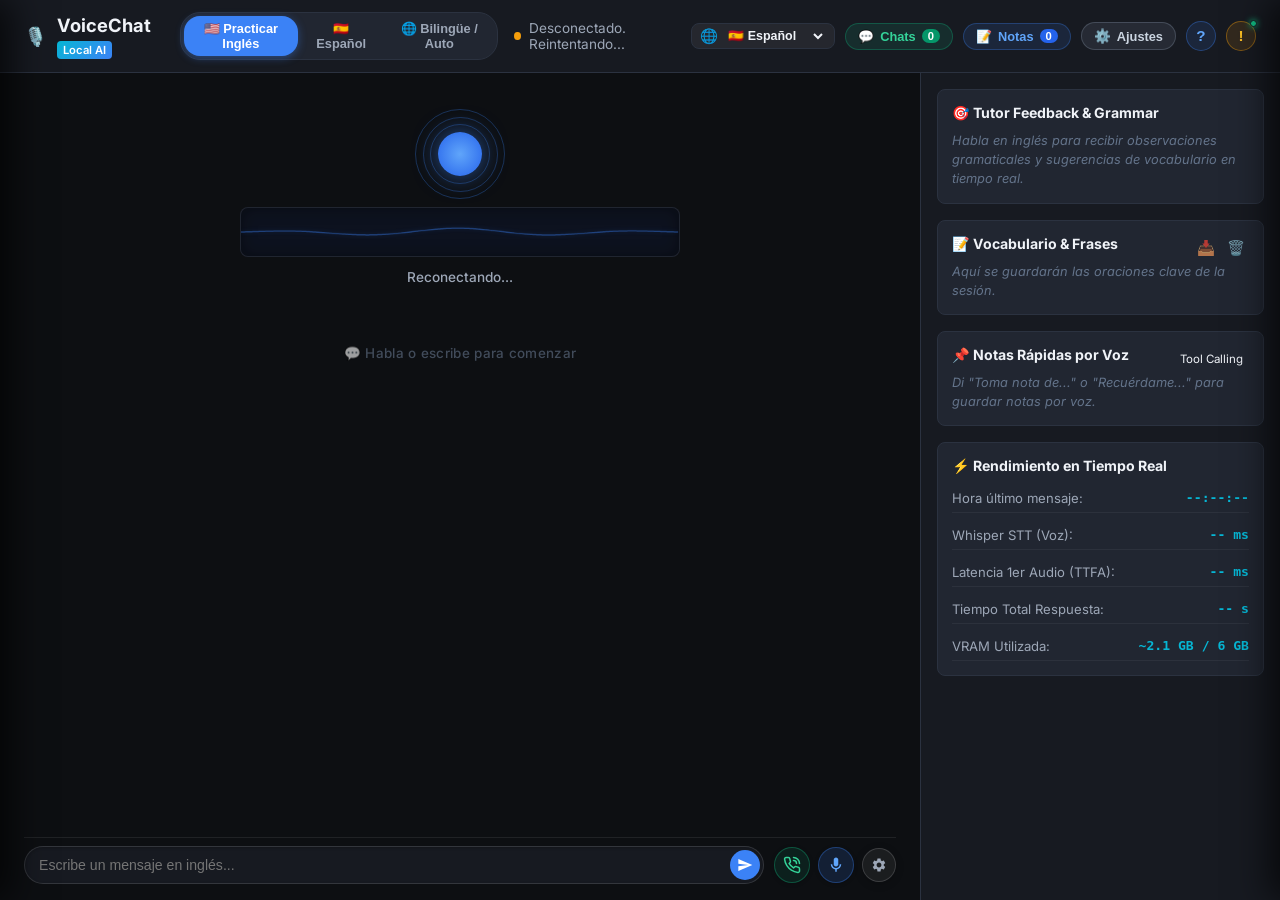
==== commit fb03db1e: "feat(ui): add speech-synced karaoke teleprompter text with settings toggle" ====
--- a/static/index.html
+++ b/static/index.html
@@ -460,6 +460,18 @@
                             </button>
                         </div>
                     </div>
+                    <div class="setting-field" style="margin-top: 6px;">
+                        <div class="setting-toggle-row">
+                            <div class="setting-toggle-info">
+                                <label id="label-sync-text" for="toggle-sync-text" class="field-label">Sincronizar Texto con la Voz:</label>
+                                <span id="desc-sync-text" class="field-desc">El texto aparece en pantalla a medida que la IA va hablando.</span>
+                            </div>
+                            <label class="switch-toggle" title="Sincronizar aparición de texto con el habla">
+                                <input type="checkbox" id="toggle-sync-text" checked>
+                                <span class="slider-round"></span>
+                            </label>
+                        </div>
+                    </div>
                 </div>
 
                 <!-- Sección 3: Personalidad del Asistente -->
--- a/static/style.css
+++ b/static/style.css
@@ -1918,6 +1918,78 @@
     color: var(--text-secondary);
 }
 
+.setting-toggle-row {
+    display: flex;
+    justify-content: space-between;
+    align-items: center;
+    gap: 12px;
+    padding: 4px 0;
+}
+
+.setting-toggle-info {
+    display: flex;
+    flex-direction: column;
+    gap: 3px;
+    max-width: 82%;
+}
+
+.field-desc {
+    font-size: 0.72rem;
+    color: var(--text-secondary);
+    line-height: 1.35;
+    opacity: 0.85;
+}
+
+.switch-toggle {
+    position: relative;
+    display: inline-block;
+    width: 44px;
+    height: 24px;
+    flex-shrink: 0;
+}
+
+.switch-toggle input {
+    opacity: 0;
+    width: 0;
+    height: 0;
+}
+
+.slider-round {
+    position: absolute;
+    cursor: pointer;
+    top: 0;
+    left: 0;
+    right: 0;
+    bottom: 0;
+    background-color: var(--bg-surface-elevated);
+    border: 1px solid var(--border-color);
+    transition: 0.25s ease;
+    border-radius: 24px;
+}
+
+.slider-round:before {
+    position: absolute;
+    content: "";
+    height: 18px;
+    width: 18px;
+    left: 2px;
+    bottom: 2px;
+    background-color: #94a3b8;
+    transition: 0.25s ease;
+    border-radius: 50%;
+}
+
+.switch-toggle input:checked + .slider-round {
+    background: linear-gradient(135deg, var(--accent-blue) 0%, #2563eb 100%);
+    border-color: #60a5fa;
+    box-shadow: 0 0 10px rgba(59, 130, 246, 0.45);
+}
+
+.switch-toggle input:checked + .slider-round:before {
+    transform: translateX(20px);
+    background-color: #ffffff;
+}
+
 .field-select {
     background-color: var(--bg-surface-elevated);
     border: 1px solid var(--border-color);
